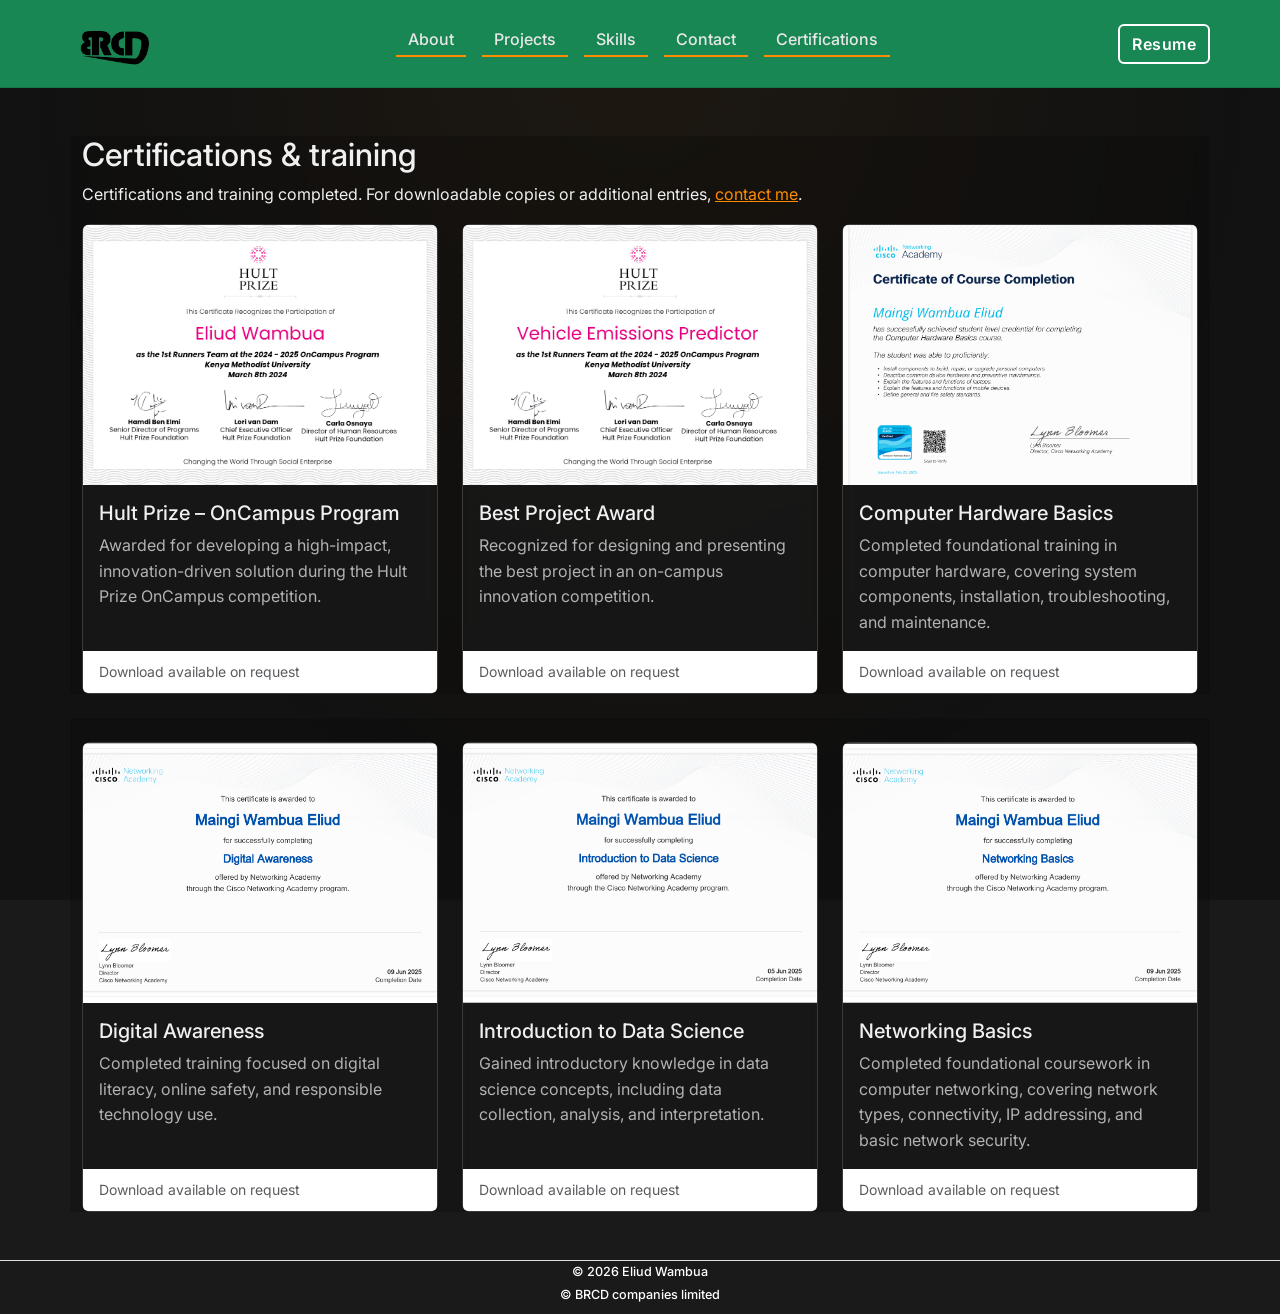
==== certifications.html @ 0b8018e6 "Initial commit" ====
<!doctype html>
<html lang="en">
<head>
  <meta charset="UTF-8">
  <meta name="viewport" content="width=device-width, initial-scale=1.0">
  <meta name="description" content="Certifications and professional training of Eliud Wambua — technology innovator in Nairobi, Kenya">
  <title>Certifications — Eliud Wambua</title>
  <link href="https://fonts.googleapis.com/css2?family=Inter:wght@300;400;600;700&display=swap" rel="stylesheet">
  <link href="https://cdn.jsdelivr.net/npm/bootstrap@5.3.2/dist/css/bootstrap.min.css" rel="stylesheet">
  <link rel="stylesheet" href="styles.css">
</head>
<body>
  <video id="bg-video" autoplay muted loop playsinline>
    <source src="assets/videos/v2.mp4" type="video/mp4">
    <source src="assets/videos/v2.mpv" type="video/mp4">
  </video>
  <header class="site-header fixed-top bg-success">
    <div class="container nav-container">
      <a class="brand" href="index.html">
        <img src="assets/logo-removebg-preview.png" alt="Eliud Wambua logo" class="header-logo" loading="lazy">
      </a>

      <button id="nav-toggle" class="nav-toggle" aria-expanded="false" aria-controls="primary-nav">☰</button>

      <nav id="primary-nav" class="primary-nav" aria-label="Main navigation">
        <ul>
          <li><a href="index.html#about">About</a></li>
          <li><a href="index.html#projects">Projects</a></li>
          <li><a href="index.html#skills">Skills</a></li>
          <li><a href="index.html#contact">Contact</a></li>
          <li><a class="active" href="certifications.html">Certifications</a></li>
          <li class="mobile-resume"><a class="btn resume" href="assets/resume.pdf" download>Resume</a></li>
        </ul>
      </nav>

      <a class="btn resume desktop-resume" href="assets/resume.pdf" download>Resume</a>
    </div>
  </header>


  <main>
        <section class="container my-5">
      <h2>Certifications & training</h2>
      <p>Certifications and training completed. For downloadable copies or additional entries, <a href="mailto:meliudwambua@gmail.com">contact me</a>.</p>

      <div class="row g-4">
        <div class="col-md-6 col-lg-4">
          <div class="card h-100">
            <img src="assets/certificates/hult1.png" class="card-img-top" alt="Introduction to Machine Learning — CISCO" loading="lazy">
            <div class="card-body d-flex flex-column">
              <h5 class="card-title">Hult Prize – OnCampus Program</h5>
              <p class="card-text">Awarded for developing a high-impact, innovation-driven solution during the Hult Prize OnCampus competition. </p>
              </div>
            <div class="card-footer bg-white border-0">
              <small class="text-muted">Download available on request</small>
            </div>
          </div>
        </div>

        <div class="col-md-6 col-lg-4">
          <div class="card h-100">
            <img src="assets/certificates/hultg.png" class="card-img-top" alt="Computer Hardware Basics — CISCO" loading="lazy">
            <div class="card-body d-flex flex-column">
              <h5 class="card-title">Best Project Award</h5>
              <p class="card-text">Recognized for designing and presenting the best project in an on-campus innovation competition.</p>
              </div>
            <div class="card-footer bg-white border-0">
              <small class="text-muted">Download available on request</small>
            </div>
          </div>
        </div>


        <div class="col-md-6 col-lg-4">
          <div class="card h-100">
            <img src="assets/certificates/ciscoH.png" class="card-img-top" alt="Computer Hardware Basics — CISCO" loading="lazy">
            <div class="card-body d-flex flex-column">
              <h5 class="card-title">Computer Hardware Basics</h5>
              <p class="card-text">Completed foundational training in computer hardware, covering system components, installation, troubleshooting, and maintenance.</p>
             </div>
            <div class="card-footer bg-white border-0">
              <small class="text-muted">Download available on request</small>
            </div>
          </div>
        </div>
        
    </section>
    <section class="container my-5">
      
      <div class="row g-4">
        <div class="col-md-6 col-lg-4">
          <div class="card h-100">
            <img src="assets/certificates/ciscoDA.png" class="card-img-top" alt="Introduction to Machine Learning — CISCO" loading="lazy">
            <div class="card-body d-flex flex-column">
              <h5 class="card-title">Digital Awareness</h5>
              <p class="card-text">Completed training focused on digital literacy, online safety, and responsible technology use.</p>
              </div>
            <div class="card-footer bg-white border-0">
              <small class="text-muted">Download available on request</small>
            </div>
          </div>
        </div>

        <div class="col-md-6 col-lg-4">
          <div class="card h-100">
            <img src="assets/certificates/cisco_ds.png" class="card-img-top" alt="Computer Hardware Basics — CISCO" loading="lazy">
            <div class="card-body d-flex flex-column">
              <h5 class="card-title">Introduction to Data Science</h5>
              <p class="card-text">Gained introductory knowledge in data science concepts, including data collection, analysis, and interpretation.</p>
              </div>
            <div class="card-footer bg-white border-0">
              <small class="text-muted">Download available on request</small>
            </div>
          </div>
        </div>


        <div class="col-md-6 col-lg-4">
          <div class="card h-100">
            <img src="assets/certificates/CISCOnb.png" class="card-img-top" alt="Computer Hardware Basics — CISCO" loading="lazy">
            <div class="card-body d-flex flex-column">
              <h5 class="card-title">Networking Basics</h5>
              <p class="card-text">Completed foundational coursework in computer networking, covering network types, connectivity, IP addressing, and basic network security.</p>
              </div>
            <div class="card-footer bg-white border-0">
              <small class="text-muted">Download available on request</small>
            </div>
          </div>
        </div>
        
    </section>

    
  </main> 

  <footer class="site-footer bg-transparent border-top mt-5">
    <h3 class="container text-center text-white small">&copy; <span id="year"></span> Eliud Wambua</h3>
    <h3 class="container text-center text-white small">&copy; <span id="year"></span> BRCD companies limited</h3>
  </footer>

  <script src="https://cdn.jsdelivr.net/npm/bootstrap@5.3.2/dist/js/bootstrap.bundle.min.js"></script>
  <script src="script.js"></script>
</body>
</html>
---- styles.css ----
:root {
  --bg: #1a1a1a;
  --bg-secondary: #2a2a2a;
  --text: #f0f0f0;
  --text-muted: #b3b3b3;
  --border: #3a3a3a;
  --header-height: 88px;
  --accent: #ff8c00;
  --accent-light: #ffa500;
  --radius: 8px;
  --spacing-xs: 0.25rem;
  --spacing-sm: 0.5rem;
  --spacing-md: 1rem;
  --spacing-lg: 1.5rem;
  --spacing-xl: 2rem;
}

* {
  box-sizing: border-box;
}

body {
  font-family: Inter, "Segoe UI", system-ui, Arial, sans-serif;
  margin: 0;
  background: var(--bg);
  color: var(--text);
  line-height: 1.6;
  padding-top: var(--header-height);
  scroll-behavior: smooth;
  position: relative;
  overflow-x: hidden;
}

#bg-video {
  position: fixed;
  top: 0;
  left: 0;
  width: 100%;
  height: 100%;
  object-fit: cover;
  z-index: -1;
  filter: brightness(0.8) contrast(1.1) saturate(1.3);
}

body::before {
  content: "";
  position: fixed;
  top: 0;
  left: 0;
  right: 0;
  bottom: 0;
  background: linear-gradient(rgba(10, 10, 10, 0.5), rgba(10, 10, 10, 0.5));
  z-index: -1;
  pointer-events: none;
}

body::after {
  content: "";
  position: fixed;
  top: 0;
  left: 0;
  right: 0;
  bottom: 0;
  background: radial-gradient(ellipse at top, rgba(255, 140, 0, 0.05) 0%, transparent 70%);
  z-index: -1;
  pointer-events: none;
}

main {
  position: relative;
  z-index: 1;
}

section {
  background: rgba(10, 10, 10, 0.3);
  backdrop-filter: blur(1px);
  transition: opacity 0.4s ease, background-color 0.3s ease;
}

/* Hero Section */
section.hero {
  background: linear-gradient(120deg, rgba(26, 26, 26, 0.2) 0%, rgba(10, 10, 10, 0.3) 100%), linear-gradient(rgba(0, 0, 0, 0.15), rgba(0, 0, 0, 0.15));
  padding: 1.5rem 0;
  border-bottom: 1px solid rgba(255, 140, 0, 0.1);
}

.hero h1 {
  color: var(--accent);
  font-size: clamp(1.5rem, 4vw, 2.5rem);
  letter-spacing: -1px;
  margin-bottom: var(--spacing-xl);
  font-weight: 700;
}

.hero h2,
.hero .display-6 {
  color: var(--accent-light);
  margin-top: 0;
  font-weight: 600;
  letter-spacing: -0.5px;
}

.hero .row {
  display: grid;
  grid-template-columns: 1fr 1.2fr;
  gap: var(--spacing-xl);
  align-items: center;
  min-height: auto;
}

.hero .col-md-4 {
  display: flex;
  align-items: center;
  justify-content: center;
  height: 100%;
  min-height: auto;
}

.hero .col-md-8 {
  padding-left: var(--spacing-md);
}

.hero .display-6 {
  font-size: clamp(1.25rem, 2.6vw, 2rem);
  line-height: 1.1;
  margin: 0 0 var(--spacing-md) 0;
}

.hero p {
  color: var(--text-muted);
  margin-bottom: var(--spacing-md);
  line-height: 1.7;
}

/* Buttons */
.btn {
  transition: all 0.3s cubic-bezier(0.34, 1.56, 0.64, 1);
  position: relative;
  z-index: 0;
  font-weight: 600;
  letter-spacing: 0.5px;
  border: 2px solid transparent;
}

.btn::before {
  content: "";
  position: absolute;
  inset: 0;
  border-radius: inherit;
  background: radial-gradient(circle at 30% 30%, rgba(255, 140, 0, 0.15) 0%, rgba(255, 140, 0, 0) 80%);
  opacity: 0;
  transition: opacity 0.3s ease;
  z-index: -1;
}

.btn::after {
  content: "";
  position: absolute;
  inset: 0;
  border-radius: inherit;
  box-shadow: 0 0 0 rgba(255, 140, 0, 0);
  transition: box-shadow 0.3s cubic-bezier(0.34, 1.56, 0.64, 1);
  z-index: -1;
}

.btn:hover::before,
.btn:focus::before {
  opacity: 1;
}

.btn:hover::after,
.btn:focus::after {
  box-shadow: 0 12px 40px rgba(255, 140, 0, 0.2), 0 4px 20px rgba(255, 140, 0, 0.12), inset 0 0 20px rgba(255, 140, 0, 0.05);
}

.btn:hover,
.btn:focus {
  transform: translateY(-3px);
  color: #fff;
}

.btn-primary {
  background: linear-gradient(135deg, var(--accent) 0%, var(--accent-light) 100%);
  border-color: var(--accent);
  color: #000;
  font-weight: 700;
}

.btn-primary:hover,
.btn-primary:focus {
  background: linear-gradient(135deg, var(--accent-light) 0%, var(--accent) 100%);
  color: #000;
  box-shadow: 0 15px 50px rgba(255, 140, 0, 0.3);
}

.btn-outline-primary {
  border: 2px solid var(--accent);
  color: var(--accent);
  background: transparent;
}

.btn-outline-primary:hover,
.btn-outline-primary:focus {
  background: rgba(255, 140, 0, 0.1);
  border-color: var(--accent-light);
  color: var(--accent-light);
  box-shadow: 0 12px 40px rgba(255, 140, 0, 0.15);
}

/* Cards */
.card {
  border-radius: var(--radius);
  background: rgba(26, 26, 26, 0.8);
  backdrop-filter: blur(8px);
  border: 1px solid var(--border);
  color: var(--text);
  transition: all 0.3s ease;
}

.card:hover {
  border-color: rgba(255, 140, 0, 0.3);
  box-shadow: 0 8px 24px rgba(255, 140, 0, 0.08);
}

.card-img-top {
  object-fit: cover;
  height: 200px;
  transition: filter 0.4s ease;
}

.card-title {
  color: var(--text);
}

.card-text {
  color: var(--text-muted);
}

.card-link {
  color: var(--accent);
  text-decoration: none;
}

/* Headshot Card */
.headshot-card {
  background: transparent;
  padding: 0;
  overflow: visible;
  display: inline-block;
  max-width: 100%;
  border: none;
  transition: transform 0.18s ease;
}

.hero .headshot-card {
  max-width: 100%;
  width: 100%;
}

.headshot-card:focus-within {
  outline: 2px solid rgba(255, 140, 0, 0.3);
  outline-offset: 3px;
}

.headshot-card:hover,
.headshot-card:focus-within {
  transform: translateY(-6px);
}

.headshot-img {
  display: block;
  width: 100%;
  height: auto;
  max-height: 60%;
  object-fit: contain;
  border-radius: 12px;
  background: rgba(26, 26, 26, 0.8);
  padding: 8px;
  transition: background 0.3s ease, transform 0.3s ease, box-shadow 0.3s ease;
}

.headshot-img:hover {
  background: rgba(26, 26, 26, 0.8);
  transform: scale(1.05);
  box-shadow: 0 0 20px rgba(255, 250, 0, 0.4), inset 0 0 10px rgba(255, 140, 0, 0.2);
}

.hero .headshot-img {
  width: 240%;
}

/* Header & Navigation */
.site-header {
  position: fixed;
  top: 0;
  left: 0;
  right: 0;
  height: var(--header-height);
  z-index: 10300;
  background: rgba(10, 10, 10, 0.95);
  backdrop-filter: blur(10px);
  border-bottom: 1px solid rgba(255, 140, 0, 0.1);
  transition: border-color 0.3s ease, box-shadow 0.3s ease;
}

.site-header.bg-success {
  /* Use Bootstrap success green for header background */
  background-color: #198754 !important;
  color: #fff;
  border-bottom: 1px solid rgba(0,0,0,0.12);
}

.site-header .container {
  display: flex;
  align-items: center;
  justify-content: space-between;
  height: 100%;
}

.nav-container {
  display: flex;
  align-items: center;
  justify-content: space-between;
  gap: var(--spacing-lg);
  padding: 0;
  width: 100%;
}

.brand {
  display: flex;
  flex-direction: row;
  gap: var(--spacing-sm);
  align-items: center;
  text-decoration: none;
  color: inherit;
  transition: opacity 0.3s ease;
}

.brand:hover {
  opacity: 0.8;
}

.header-logo {
  height: 56px;
  width: auto;
  display: inline-block;
  object-fit: contain;
  transition: transform 0.3s ease;
}

.header-logo:hover {
  transform: scale(1.05);
}

.primary-nav ul {
  display: flex;
  gap: var(--spacing-md);
  list-style: none;
  margin: 0;
  padding: 0;
  align-items: center;
}

.primary-nav a {
  color: var(--text);
  text-decoration: none;
  padding: 0.5rem 0.75rem;
  border-radius: 6px;
  position: relative;
  transition: color 0.3s ease;
  font-weight: 500;
}

.primary-nav a::after {
  content: "";
  position: absolute;
  bottom: 0;
  left: 0;
  width: 0;
  height: 2px;
  background: var(--accent);
  transition: width 0.3s cubic-bezier(0.34, 1.56, 0.64, 1);
}

.primary-nav a.active,
.primary-nav a:hover {
  color: var(--accent);
}

.primary-nav a.active::after,
.primary-nav a:hover::after {
  width: 100%;
}

.site-header.bg-success .primary-nav a {
  color: #e8e8e8;
}

.site-header.bg-success .primary-nav a:hover {
  background: rgba(255, 140, 0, 0.1);
  color: #ff8c00;
}

.nav-toggle {
  display: none;
  background: transparent;
  border: 0;
  font-size: 1.25rem;
  color: var(--accent);
  cursor: pointer;
  transition: transform 0.3s ease;
}

.nav-toggle:hover {
  transform: scale(1.1);
}

.desktop-resume {
  display: inline-block;
}

.mobile-resume {
  display: none;
}

.resume {
  border-color: #ff8c00;
  color: #ff8c00;
}

/* Gallery & Images */
.gallery {
  display: grid;
  grid-template-columns: repeat(2, 1fr);
  gap: var(--spacing-lg);
}

.gallery figure {
  background: rgba(26, 26, 26, 0.8);
  backdrop-filter: blur(8px);
  border-radius: var(--radius);
  padding: 0;
  overflow: hidden;
  border: 1px solid var(--border);
  transition: all 0.3s ease;
}

.gallery figure:hover {
  border-color: rgba(255, 140, 0, 0.3);
  box-shadow: 0 12px 30px rgba(255, 140, 0, 0.1);
}

.gallery img {
  display: block;
  width: 100%;
  height: auto;
  transition: transform 0.3s ease, filter 0.3s ease;
}

.gallery figure:hover img {
  transform: scale(1.05);
  filter: brightness(1.05) saturate(1.1);
}

.gallery figcaption {
  padding: var(--spacing-md);
  font-size: 0.95rem;
  color: var(--text-muted);
  background: linear-gradient(to bottom, transparent, rgba(0, 0, 0, 0.2));
  transition: color 0.3s ease;
}

.gallery figure:hover figcaption {
  color: var(--text);
}

/* Footer & Utilities */
.site-footer {
  /* reduce height by about 40% */
  padding: calc(var(--spacing-xl) * 0.1) 0;
  text-align: center;
  font-size: 0.9rem;
  color: var(--text-muted);
  border-top: 1px solid rgba(255, 140, 0, 0.1);
  transition: border-color 0.3s ease;
  margin-top: var(--spacing-xl);
  background: rgba(10, 10, 10, 0.5);
}

/* Scroll‑reveal animation used for sections and other elements */
.reveal {
  opacity: 0;
  transform: translateY(20px);
  transition: opacity 0.6s ease-out, transform 0.6s ease-out;
}
.reveal.active {
  opacity: 1;
  transform: translateY(0);
}

/* small slide‑down animation for header when page loads */
@keyframes slideDown {
  from {
    transform: translateY(-100%);
  }
  to {
    transform: translateY(0);
  }
}
.site-header {
  animation: slideDown 0.5s ease forwards;
}


.hidden {
  display: none;
}

.about {
  padding: var(--spacing-xl) 0;
}

.about p {
  max-width: 70ch;
  color: var(--text-muted);
  line-height: 1.8;
}

.about h3,
.about h4 {
  color: var(--accent);
  font-weight: 600;
  letter-spacing: -0.5px;
  margin-top: var(--spacing-lg);
  margin-bottom: var(--spacing-md);
}

.projects {
  padding: var(--spacing-xl) 0;
}

.projects h2 {
  color: var(--accent);
}

.skills {
  padding: var(--spacing-xl) 0;
}

.skills h2 {
  color: var(--accent);
}

.contact {
  padding: var(--spacing-xl) 0;
}

.contact h2 {
  color: var(--accent);
}

a {
  color: var(--accent);
  transition: color 0.3s ease;
}

a:hover {
  color: var(--accent-light);
}

ul,
ol {
  color: var(--text-muted);
}

ul li,
ol li {
  margin-bottom: 0.5rem;
  transition: color 0.3s ease;
}

ul li:hover,
ol li:hover {
  color: var(--text);
}

strong {
  color: var(--text);
  font-weight: 600;
}

.badge {
  font-weight: 600;
  background: rgba(255, 140, 0, 0.15);
  color: var(--accent);
  border: 1px solid rgba(255, 140, 0, 0.3);
  transition: all 0.3s ease;
}

.badge:hover {
  background: rgba(255, 140, 0, 0.25);
  border-color: rgba(255, 140, 0, 0.5);
}

/* Partners Section */
.partners {
  padding: var(--spacing-xl) 0;
}

.partners h2 {
  color: var(--accent);
  font-weight: 700;
  margin-bottom: var(--spacing-xl);
  font-size: clamp(1.5rem, 2.5vw, 2.2rem);
}

.partner-card {
  background: rgba(26, 26, 26, 0.6);
  backdrop-filter: blur(8px);
  border: 1px solid rgba(255, 140, 0, 0.15);
  border-radius: var(--radius);
  padding: var(--spacing-lg);
  height: 100%;
  display: flex;
  flex-direction: column;
  transition: all 0.3s cubic-bezier(0.34, 1.56, 0.64, 1);
  position: relative;
  overflow: hidden;
}

.partner-card::before {
  content: "";
  position: absolute;
  top: 0;
  left: 0;
  right: 0;
  height: 2px;
  background: linear-gradient(90deg, transparent, rgba(255, 140, 0, 0.6), transparent);
  opacity: 0;
  transition: opacity 0.3s ease;
}

.partner-card:hover {
  border-color: rgba(255, 140, 0, 0.4);
  background: rgba(26, 26, 26, 0.8);
  transform: translateY(-6px);
  box-shadow: 0 12px 40px rgba(255, 140, 0, 0.12), inset 0 0 20px rgba(255, 140, 0, 0.02);
}

.partner-card:hover::before {
  opacity: 1;
}

.partner-logo {
  height: 180px;
  display: flex;
  align-items: center;
  justify-content: center;
  margin-bottom: var(--spacing-lg);
  padding: var(--spacing-md);
  background: rgba(255, 140, 0, 0.05);
  border-radius: calc(var(--radius) - 2px);
  transition: background 0.3s ease;
}

.partner-card:hover .partner-logo {
  background: rgba(255, 140, 0, 0.1);
}

.partner-logo a {
  display: flex;
  align-items: center;
  justify-content: center;
  width: 100%;
  height: 100%;
  text-decoration: none;
  transition: transform 0.3s ease;
}

.partner-logo a:hover {
  transform: scale(1.05);
}

.partner-logo img {
  width: 100%;
  height: 100%;
  object-fit: contain;
  filter: brightness(0.95) contrast(1.05);
  transition: filter 0.3s ease;
  padding: 0.5rem;
}

.partner-card:hover .partner-logo img {
  filter: brightness(1.1) contrast(1.1) drop-shadow(0 0 8px rgba(255, 140, 0, 0.2));
}

.partner-card h3 {
  color: var(--accent-light);
  font-weight: 600;
  margin: 0 0 var(--spacing-sm) 0;
  font-size: 1.15rem;
  transition: color 0.3s ease;
}

.partner-card:hover h3 {
  color: var(--accent);
}

.partner-card p {
  color: var(--text-muted);
  font-size: 0.95rem;
  line-height: 1.6;
  margin: 0 0 var(--spacing-md) 0;
  flex-grow: 1;
}

.partner-link {
  color: var(--accent);
  text-decoration: none;
  font-weight: 600;
  font-size: 0.95rem;
  transition: all 0.3s ease;
  display: inline-block;
}

.partner-link:hover {
  color: var(--accent-light);
  transform: translateX(4px);
}

/* Animations */
@keyframes fadeInUp {
  from {
    opacity: 0;
    transform: translateY(20px);
  }
  to {
    opacity: 1;
    transform: translateY(0);
  }
}

.fade-in-up {
  animation: fadeInUp 0.6s cubic-bezier(0.34, 1.56, 0.64, 1) forwards;
}

@keyframes slideDown {
  from {
    opacity: 0;
    transform: translateY(-10px);
  }
  to {
    opacity: 1;
    transform: translateY(0);
  }
}

.primary-nav.open {
  animation: slideDown 0.3s ease-out;
}

/* Responsive Media Queries */
@media (max-width: 767px) {
  .hero {
    padding: 1rem 0;
  }

  .hero .display-6 {
    font-size: 1.35rem;
  }

  .hero .row {
    grid-template-columns: 1fr;
    gap: var(--spacing-lg);
  }

  .hero .col-md-4 {
    order: -1;
    min-height: auto;
  }

  .hero .col-md-8 {
    padding-left: 0;
  }

  .hero .headshot-card {
    max-width: 100%;
  }

  .hero .headshot-img {
    width: 60%;
  }

  .gallery {
    grid-template-columns: 1fr;
  }

  .headshot-card:hover {
    transform: translateY(-8px);
  }

  .card-img-top {
    height: 160px;
  }
}

@media (min-width: 768px) and (max-width: 1023px) {
  .hero {
    padding: 1.5rem 0;
  }

  .hero .row {
    grid-template-columns: 1fr 1fr;
    gap: var(--spacing-lg);
  }

  .hero .headshot-img {
    width: 100%;
  }
}

@media (max-width: 900px) {
  .nav-container {
    align-items: flex-start;
  }

  .nav-toggle {
    display: inline-block;
  }

  .primary-nav {
    display: none;
    width: 100%;
  }

  .primary-nav.open {
    display: block;
    margin-top: var(--spacing-md);
  }

  .primary-nav ul {
    flex-direction: column;
    gap: var(--spacing-sm);
  }

  .desktop-resume {
    display: none;
  }

  .mobile-resume {
    display: block;
  }

  .hero {
    padding: var(--spacing-xl) 0;
  }
}

@media (min-width: 1200px) {
  .hero {
    padding: 2rem 0;
  }

  .card-img-top {
    height: 260px;
  }

  .gallery {
    gap: 1.5rem;
  }
}
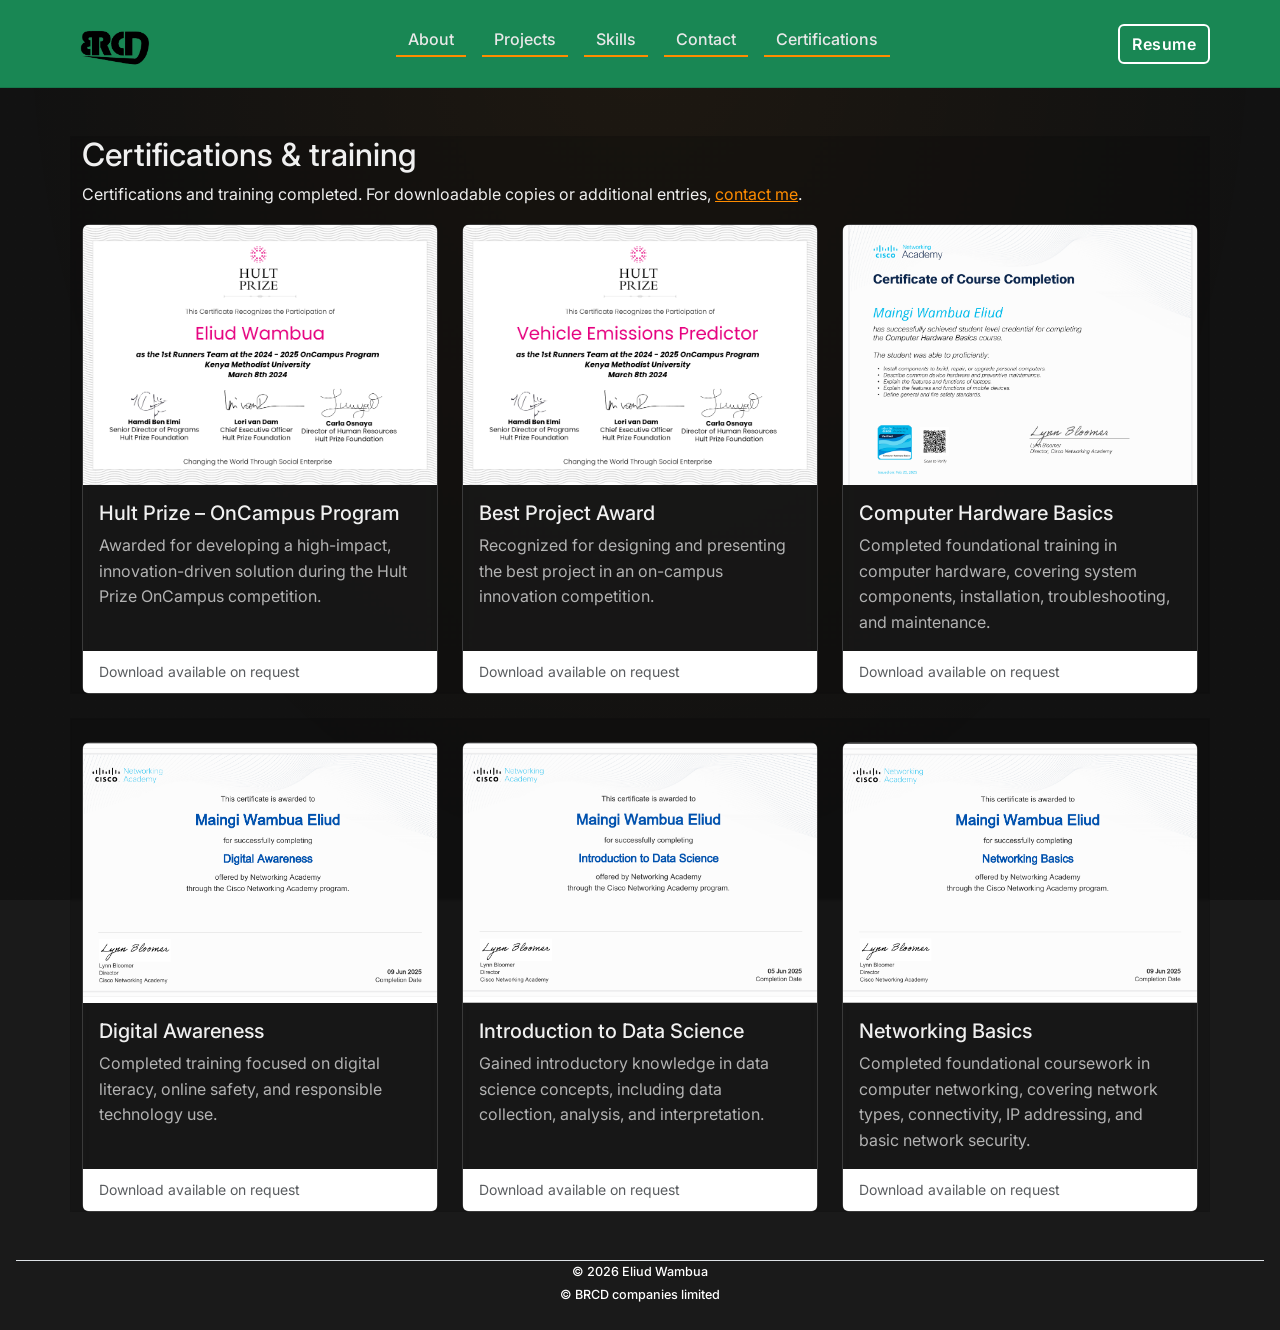
==== commit 363a175f: "cleaned the codes and removed unnecesary files" ====
--- a/certifications.html
+++ b/certifications.html
@@ -7,7 +7,7 @@
   <title>Certifications — Eliud Wambua</title>
   <link href="https://fonts.googleapis.com/css2?family=Inter:wght@300;400;600;700&display=swap" rel="stylesheet">
   <link href="https://cdn.jsdelivr.net/npm/bootstrap@5.3.2/dist/css/bootstrap.min.css" rel="stylesheet">
-  <link rel="stylesheet" href="styles.css">
+  <link rel="stylesheet" href="styles.min.css">
 </head>
 <body>
   <video id="bg-video" autoplay muted loop playsinline>
@@ -139,6 +139,6 @@
   </footer>
 
   <script src="https://cdn.jsdelivr.net/npm/bootstrap@5.3.2/dist/js/bootstrap.bundle.min.js"></script>
-  <script src="script.js"></script>
+  <script src="script.min.js"></script>
 </body>
 </html>
--- a/styles.min.css
+++ b/styles.min.css
@@ -0,0 +1 @@
+:root{--bg:#1a1a1a;--bg-secondary:#2a2a2a;--text:#f0f0f0;--text-muted:#b3b3b3;--border:#3a3a3a;--header-height:88px;--accent:#ff8c00;--accent-light:#ffa500;--radius:8px;--spacing-xs:0.25rem;--spacing-sm:0.5rem;--spacing-md:1rem;--spacing-lg:1.5rem;--spacing-xl:2rem;}*{box-sizing:border-box;}body{font-family:Inter,"Segoe UI",system-ui,Arial,sans-serif;margin:0;background:var(--bg);color:var(--text);line-height:1.6;padding:var(--header-height) var(--spacing-md) var(--spacing-md) var(--spacing-md);scroll-behavior:smooth;position:relative;overflow-x:hidden;}#bg-video{position:fixed;top:0;left:0;width:100%;height:100%;object-fit:cover;z-index:-1;filter:brightness(0.8) contrast(1.1) saturate(1.3);}body::before{content:"";position:fixed;top:0;left:0;right:0;bottom:0;background:linear-gradient(rgba(10,10,10,0.5),rgba(10,10,10,0.5));z-index:-1;pointer-events:none;}body::after{content:"";position:fixed;top:0;left:0;right:0;bottom:0;background:radial-gradient(ellipse at top,rgba(255,140,0,0.05) 0%,transparent 70%);z-index:-1;pointer-events:none;}main{position:relative;z-index:1;}section{background:rgba(10,10,10,0.3);backdrop-filter:blur(1px);transition:opacity 0.4s ease,background-color 0.3s ease;}section.hero{background:linear-gradient(120deg,rgba(26,26,26,0.2) 0%,rgba(10,10,10,0.3) 100%),linear-gradient(rgba(0,0,0,0.15),rgba(0,0,0,0.15));padding:1.5rem 0;border-bottom:1px solid rgba(255,140,0,0.1);}.hero h1{color:var(--accent);font-size:clamp(1.5rem,4vw,2.5rem);letter-spacing:-1px;margin-bottom:var(--spacing-xl);font-weight:700;}.hero h2,.hero .display-6{color:var(--accent-light);margin-top:0;font-weight:600;letter-spacing:-0.5px;}.hero .row{display:grid;grid-template-columns:1fr 1.2fr;gap:var(--spacing-xl);align-items:center;min-height:auto;}.hero .col-md-4{display:flex;align-items:center;justify-content:center;height:100%;min-height:auto;}.hero .col-md-8{padding-left:var(--spacing-md);}.hero .display-6{font-size:clamp(1.25rem,2.6vw,2rem);line-height:1.1;margin:0 0 var(--spacing-md) 0;}.hero p{color:var(--text-muted);margin-bottom:var(--spacing-md);line-height:1.7;}.btn{transition:all 0.3s cubic-bezier(0.34,1.56,0.64,1);position:relative;z-index:0;font-weight:600;letter-spacing:0.5px;border:2px solid transparent;}.btn::before{content:"";position:absolute;inset:0;border-radius:inherit;background:radial-gradient(circle at 30% 30%,rgba(255,140,0,0.15) 0%,rgba(255,140,0,0) 80%);opacity:0;transition:opacity 0.3s ease;z-index:-1;}.btn::after{content:"";position:absolute;inset:0;border-radius:inherit;box-shadow:0 0 0 rgba(255,140,0,0);transition:box-shadow 0.3s cubic-bezier(0.34,1.56,0.64,1);z-index:-1;}.btn:hover::before,.btn:focus::before{opacity:1;}.btn:hover::after,.btn:focus::after{box-shadow:0 12px 40px rgba(255,140,0,0.2),0 4px 20px rgba(255,140,0,0.12),inset 0 0 20px rgba(255,140,0,0.05);}.btn:hover,.btn:focus{transform:translateY(-3px);color:#fff;}.btn-primary{background:linear-gradient(135deg,var(--accent) 0%,var(--accent-light) 100%);border-color:var(--accent);color:#000;font-weight:700;}.btn-primary:hover,.btn-primary:focus{background:linear-gradient(135deg,var(--accent-light) 0%,var(--accent) 100%);color:#000;box-shadow:0 15px 50px rgba(255,140,0,0.3);}.btn-outline-primary{border:2px solid var(--accent);color:var(--accent);background:transparent;}.btn-outline-primary:hover,.btn-outline-primary:focus{background:rgba(255,140,0,0.1);border-color:var(--accent-light);color:var(--accent-light);box-shadow:0 12px 40px rgba(255,140,0,0.15);}.card{border-radius:var(--radius);background:rgba(26,26,26,0.8);backdrop-filter:blur(8px);border:1px solid var(--border);color:var(--text);transition:all 0.3s ease;}.card:hover{border-color:rgba(255,140,0,0.3);box-shadow:0 8px 24px rgba(255,140,0,0.08);}.card-img-top{object-fit:cover;height:200px;transition:filter 0.4s ease;}.card-title{color:var(--text);}.card-text{color:var(--text-muted);}.card-link{color:var(--accent);text-decoration:none;}.headshot-card{background:transparent;padding:0;overflow:visible;display:inline-block;max-width:100%;border:none;transition:transform 0.18s ease;}.hero .headshot-card{max-width:100%;width:100%;}.headshot-card:focus-within{outline:2px solid rgba(255,140,0,0.3);outline-offset:3px;}.headshot-card:hover,.headshot-card:focus-within{transform:translateY(-6px);}.headshot-img{display:block;width:100%;height:auto;max-height:60%;object-fit:contain;border-radius:12px;background:rgba(26,26,26,0.8);padding:8px;transition:background 0.3s ease,transform 0.3s ease,box-shadow 0.3s ease;}.headshot-img:hover{background:rgba(26,26,26,0.8);transform:scale(1.05);box-shadow:0 0 20px rgba(255,250,0,0.4),inset 0 0 10px rgba(255,140,0,0.2);}.hero .headshot-img{width:240%;}.site-header{position:fixed;top:0;left:0;right:0;height:var(--header-height);z-index:10300;background:rgba(10,10,10,0.95);backdrop-filter:blur(10px);border-bottom:1px solid rgba(255,140,0,0.1);transition:border-color 0.3s ease,box-shadow 0.3s ease;}.site-header.bg-success{background-color:#198754 !important;color:#fff;border-bottom:1px solid rgba(0,0,0,0.12);}.site-header .container{display:flex;align-items:center;justify-content:space-between;height:100%;}.nav-container{display:flex;align-items:center;justify-content:space-between;gap:var(--spacing-lg);padding:0;width:100%;}.brand{display:flex;flex-direction:row;gap:var(--spacing-sm);align-items:center;text-decoration:none;color:inherit;transition:opacity 0.3s ease;}.brand:hover{opacity:0.8;}.header-logo{height:56px;width:auto;display:inline-block;object-fit:contain;transition:transform 0.3s ease;}.header-logo:hover{transform:scale(1.05);}.primary-nav ul{display:flex;gap:var(--spacing-md);list-style:none;margin:0;padding:0;align-items:center;}.primary-nav a{color:var(--text);text-decoration:none;padding:0.5rem 0.75rem;border-radius:6px;position:relative;transition:color 0.3s ease;font-weight:500;}.primary-nav a::after{content:"";position:absolute;bottom:0;left:0;width:0;height:2px;background:var(--accent);transition:width 0.3s cubic-bezier(0.34,1.56,0.64,1);}.primary-nav a.active,.primary-nav a:hover{color:var(--accent);}.primary-nav a.active::after,.primary-nav a:hover::after{width:100%;}.site-header.bg-success .primary-nav a{color:#e8e8e8;}.site-header.bg-success .primary-nav a:hover{background:rgba(255,140,0,0.1);color:#ff8c00;}.nav-toggle{display:none;background:transparent;border:0;font-size:1.25rem;color:var(--accent);cursor:pointer;transition:transform 0.3s ease;}.nav-toggle:hover{transform:scale(1.1);}.desktop-resume{display:inline-block;}.mobile-resume{display:none;}.resume{border-color:#ff8c00;color:#ff8c00;}.site-footer{padding:calc(var(--spacing-xl) * 0.1) 0;text-align:center;font-size:0.9rem;color:var(--text-muted);border-top:1px solid rgba(255,140,0,0.1);transition:border-color 0.3s ease;margin-top:var(--spacing-xl);background:rgba(10,10,10,0.5);}.reveal{opacity:0;transform:translateY(20px);transition:opacity 0.6s ease-out,transform 0.6s ease-out;}.reveal.active{opacity:1;transform:translateY(0);}@keyframes slideDownHeader{from{transform:translateY(-100%);}to{transform:translateY(0);}}.site-header{animation:slideDownHeader 0.5s ease forwards;}.hidden{display:none;}.about{padding:var(--spacing-xl) 0;}.about p{max-width:70ch;color:var(--text-muted);line-height:1.8;}.about h3,.about h4{color:var(--accent);font-weight:600;letter-spacing:-0.5px;margin-top:var(--spacing-lg);margin-bottom:var(--spacing-md);}.projects{padding:var(--spacing-xl) 0;}.projects h2{color:var(--accent);}.skills{padding:var(--spacing-xl) 0;}.skills h2{color:var(--accent);}.contact{padding:var(--spacing-xl) 0;}.contact h2{color:var(--accent);}a{color:var(--accent);transition:color 0.3s ease;}a:hover{color:var(--accent-light);}ul,ol{color:var(--text-muted);}ul li,ol li{margin-bottom:0.5rem;transition:color 0.3s ease;}ul li:hover,ol li:hover{color:var(--text);}strong{color:var(--text);font-weight:600;}.badge{font-weight:600;background:rgba(255,140,0,0.15);color:var(--accent);border:1px solid rgba(255,140,0,0.3);transition:all 0.3s ease;}.badge:hover{background:rgba(255,140,0,0.25);border-color:rgba(255,140,0,0.5);}.partners{padding:var(--spacing-xl) 0;}.partners h2{color:var(--accent);font-weight:700;margin-bottom:var(--spacing-xl);font-size:clamp(1.5rem,2.5vw,2.2rem);}.partner-card{background:rgba(26,26,26,0.6);backdrop-filter:blur(8px);border:1px solid rgba(255,140,0,0.15);border-radius:var(--radius);padding:var(--spacing-lg);height:100%;display:flex;flex-direction:column;transition:all 0.3s cubic-bezier(0.34,1.56,0.64,1);position:relative;overflow:hidden;}.partner-card::before{content:"";position:absolute;top:0;left:0;right:0;height:2px;background:linear-gradient(90deg,transparent,rgba(255,140,0,0.6),transparent);opacity:0;transition:opacity 0.3s ease;}.partner-card:hover{border-color:rgba(255,140,0,0.4);background:rgba(26,26,26,0.8);transform:translateY(-6px);box-shadow:0 12px 40px rgba(255,140,0,0.12),inset 0 0 20px rgba(255,140,0,0.02);}.partner-card:hover::before{opacity:1;}.partner-logo{height:180px;display:flex;align-items:center;justify-content:center;margin-bottom:var(--spacing-lg);padding:var(--spacing-md);background:rgba(255,140,0,0.05);border-radius:calc(var(--radius) - 2px);transition:background 0.3s ease;}.partner-card:hover .partner-logo{background:rgba(255,140,0,0.1);}.partner-logo a{display:flex;align-items:center;justify-content:center;width:100%;height:100%;text-decoration:none;transition:transform 0.3s ease;}.partner-logo a:hover{transform:scale(1.05);}.partner-logo img{width:100%;height:100%;object-fit:contain;filter:brightness(0.95) contrast(1.05);transition:filter 0.3s ease;padding:0.5rem;}.partner-card:hover .partner-logo img{filter:brightness(1.1) contrast(1.1) drop-shadow(0 0 8px rgba(255,140,0,0.2));}.partner-card h3{color:var(--accent-light);font-weight:600;margin:0 0 var(--spacing-sm) 0;font-size:1.15rem;transition:color 0.3s ease;}.partner-card:hover h3{color:var(--accent);}.partner-card p{color:var(--text-muted);font-size:0.95rem;line-height:1.6;margin:0 0 var(--spacing-md) 0;flex-grow:1;}.partner-link{color:var(--accent);text-decoration:none;font-weight:600;font-size:0.95rem;transition:all 0.3s ease;display:inline-block;}.partner-link:hover{color:var(--accent-light);transform:translateX(4px);}@keyframes fadeInUp{from{opacity:0;transform:translateY(20px);}to{opacity:1;transform:translateY(0);}}.fade-in-up{animation:fadeInUp 0.6s cubic-bezier(0.34,1.56,0.64,1) forwards;}@keyframes slideDown{from{opacity:0;transform:translateY(-10px);}to{opacity:1;transform:translateY(0);}}.primary-nav.open{animation:slideDown 0.3s ease-out;}@media (max-width:767px){#bg-video{display:none;}body{background:url('assets/videos/smebg.jpg') center/cover fixed no-repeat;}.hero{padding:1rem 0;}.hero .display-6{font-size:1.35rem;}.hero .row{grid-template-columns:1fr;gap:var(--spacing-lg);}.hero .col-md-4{order:-1;min-height:auto;}.hero .col-md-8{padding-left:0;}.hero .headshot-card{max-width:100%;}.hero .headshot-img{width:60%;}.headshot-card:hover{transform:translateY(-8px);}.card-img-top{height:160px;}}@media (min-width:768px) and (max-width:1023px){.hero{padding:1.5rem 0;}.hero .row{grid-template-columns:1fr 1fr;gap:var(--spacing-lg);}.hero .headshot-img{width:100%;}}@media (max-width:900px){.nav-container{align-items:flex-start;}.nav-toggle{display:inline-block;}.primary-nav{display:none;width:100%;}.primary-nav.open{display:block;margin-top:var(--spacing-md);}.primary-nav ul{flex-direction:column;gap:var(--spacing-sm);}.desktop-resume{display:none;}.mobile-resume{display:block;}.hero{padding:var(--spacing-xl) 0;}}@media (min-width:1200px){.hero{padding:2rem 0;}.card-img-top{height:260px;}}@media (min-width:1600px){.container{max-width:1400px;}.hero h1{font-size:clamp(2rem,5vw,3rem);}}
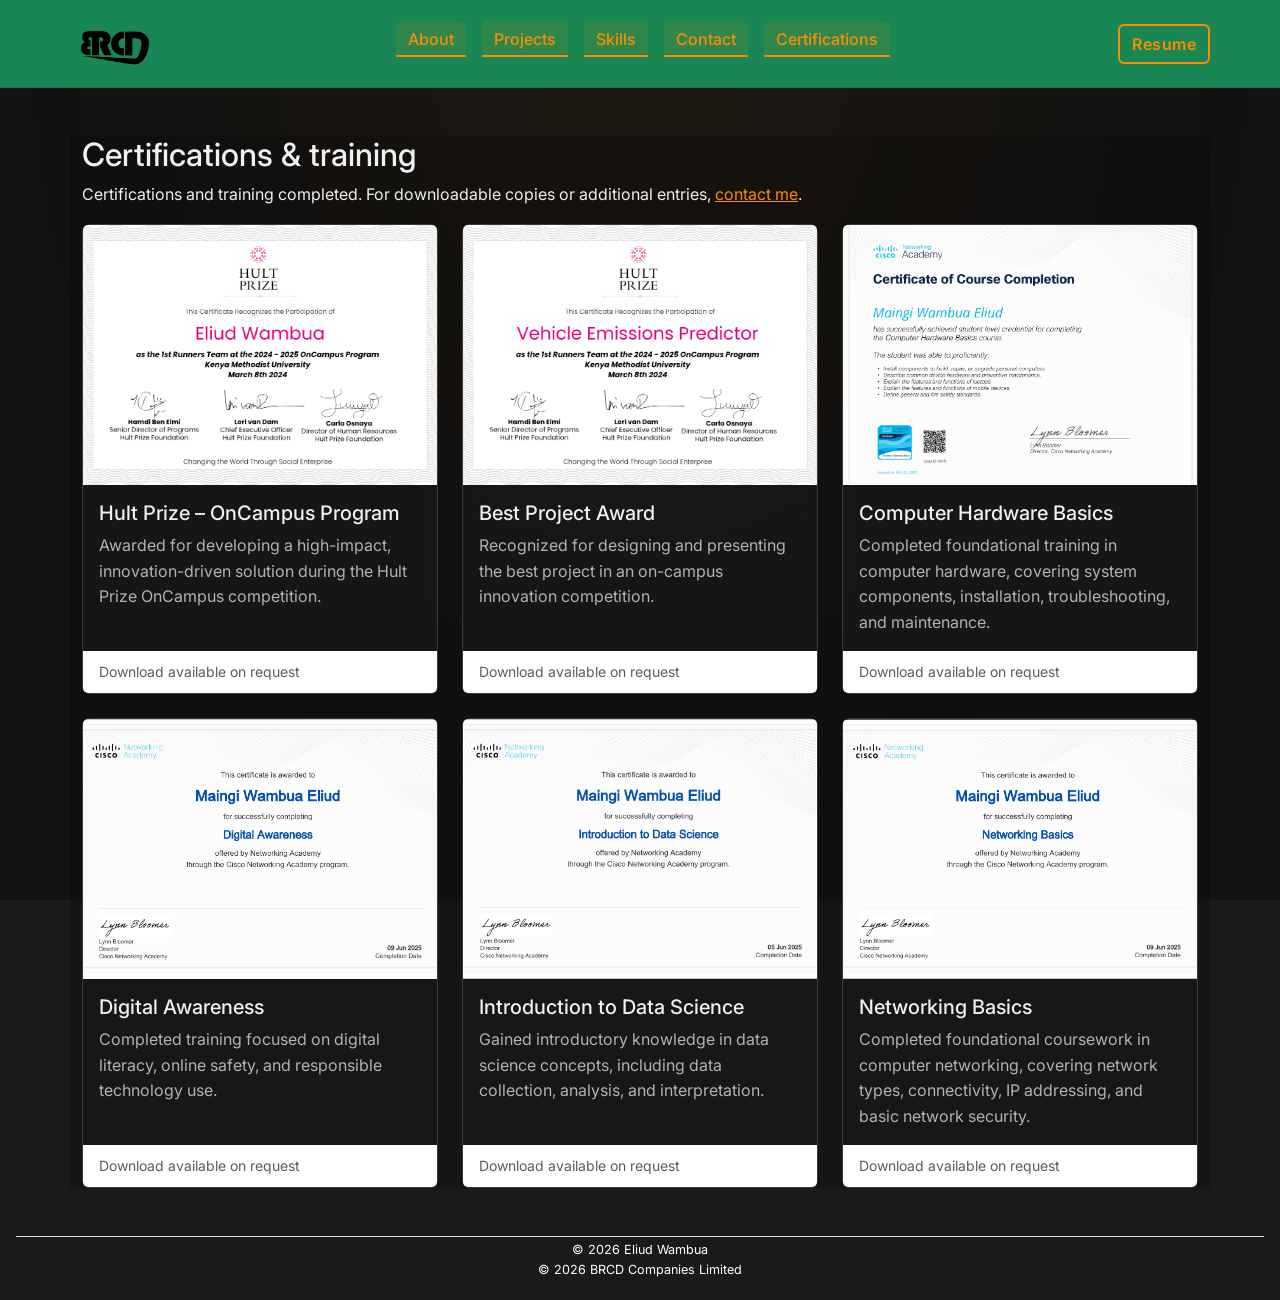
==== commit 311412d8: "cleaned the codes" ====
--- a/certifications.html
+++ b/certifications.html
@@ -1,10 +1,14 @@
-<!doctype html>
+<!DOCTYPE html>
 <html lang="en">
 <head>
   <meta charset="UTF-8">
   <meta name="viewport" content="width=device-width, initial-scale=1.0">
   <meta name="description" content="Certifications and professional training of Eliud Wambua — technology innovator in Nairobi, Kenya">
   <title>Certifications — Eliud Wambua</title>
+  <!-- Resource hints for faster CDN & font loading -->
+  <link rel="preconnect" href="https://fonts.googleapis.com">
+  <link rel="preconnect" href="https://fonts.gstatic.com" crossorigin>
+  <link rel="preconnect" href="https://cdn.jsdelivr.net">
   <link href="https://fonts.googleapis.com/css2?family=Inter:wght@300;400;600;700&display=swap" rel="stylesheet">
   <link href="https://cdn.jsdelivr.net/npm/bootstrap@5.3.2/dist/css/bootstrap.min.css" rel="stylesheet">
   <link rel="stylesheet" href="styles.min.css">
@@ -12,9 +16,9 @@
 <body>
   <video id="bg-video" autoplay muted loop playsinline>
     <source src="assets/videos/v2.mp4" type="video/mp4">
-    <source src="assets/videos/v2.mpv" type="video/mp4">
   </video>
-  <header class="site-header fixed-top bg-success">
+
+  <header class="site-header">
     <div class="container nav-container">
       <a class="brand" href="index.html">
         <img src="assets/logo-removebg-preview.png" alt="Eliud Wambua logo" class="header-logo" loading="lazy">
@@ -37,20 +41,19 @@
     </div>
   </header>
 
-
   <main>
-        <section class="container my-5">
-      <h2>Certifications & training</h2>
+    <section class="container my-5">
+      <h2>Certifications &amp; training</h2>
       <p>Certifications and training completed. For downloadable copies or additional entries, <a href="mailto:meliudwambua@gmail.com">contact me</a>.</p>
 
       <div class="row g-4">
         <div class="col-md-6 col-lg-4">
           <div class="card h-100">
-            <img src="assets/certificates/hult1.png" class="card-img-top" alt="Introduction to Machine Learning — CISCO" loading="lazy">
+            <img src="assets/certificates/hult1.png" class="card-img-top" alt="Hult Prize OnCampus Program" loading="lazy">
             <div class="card-body d-flex flex-column">
               <h5 class="card-title">Hult Prize – OnCampus Program</h5>
-              <p class="card-text">Awarded for developing a high-impact, innovation-driven solution during the Hult Prize OnCampus competition. </p>
-              </div>
+              <p class="card-text">Awarded for developing a high-impact, innovation-driven solution during the Hult Prize OnCampus competition.</p>
+            </div>
             <div class="card-footer bg-white border-0">
               <small class="text-muted">Download available on request</small>
             </div>
@@ -59,42 +62,11 @@
 
         <div class="col-md-6 col-lg-4">
           <div class="card h-100">
-            <img src="assets/certificates/hultg.png" class="card-img-top" alt="Computer Hardware Basics — CISCO" loading="lazy">
+            <img src="assets/certificates/hultg.png" class="card-img-top" alt="Best Project Award" loading="lazy">
             <div class="card-body d-flex flex-column">
               <h5 class="card-title">Best Project Award</h5>
               <p class="card-text">Recognized for designing and presenting the best project in an on-campus innovation competition.</p>
-              </div>
-            <div class="card-footer bg-white border-0">
-              <small class="text-muted">Download available on request</small>
             </div>
-          </div>
-        </div>
-
-
-        <div class="col-md-6 col-lg-4">
-          <div class="card h-100">
-            <img src="assets/certificates/ciscoH.png" class="card-img-top" alt="Computer Hardware Basics — CISCO" loading="lazy">
-            <div class="card-body d-flex flex-column">
-              <h5 class="card-title">Computer Hardware Basics</h5>
-              <p class="card-text">Completed foundational training in computer hardware, covering system components, installation, troubleshooting, and maintenance.</p>
-             </div>
-            <div class="card-footer bg-white border-0">
-              <small class="text-muted">Download available on request</small>
-            </div>
-          </div>
-        </div>
-        
-    </section>
-    <section class="container my-5">
-      
-      <div class="row g-4">
-        <div class="col-md-6 col-lg-4">
-          <div class="card h-100">
-            <img src="assets/certificates/ciscoDA.png" class="card-img-top" alt="Introduction to Machine Learning — CISCO" loading="lazy">
-            <div class="card-body d-flex flex-column">
-              <h5 class="card-title">Digital Awareness</h5>
-              <p class="card-text">Completed training focused on digital literacy, online safety, and responsible technology use.</p>
-              </div>
             <div class="card-footer bg-white border-0">
               <small class="text-muted">Download available on request</small>
             </div>
@@ -103,39 +75,64 @@
 
         <div class="col-md-6 col-lg-4">
           <div class="card h-100">
-            <img src="assets/certificates/cisco_ds.png" class="card-img-top" alt="Computer Hardware Basics — CISCO" loading="lazy">
+            <img src="assets/certificates/ciscoH.png" class="card-img-top" alt="Computer Hardware Basics — CISCO" loading="lazy">
             <div class="card-body d-flex flex-column">
-              <h5 class="card-title">Introduction to Data Science</h5>
-              <p class="card-text">Gained introductory knowledge in data science concepts, including data collection, analysis, and interpretation.</p>
-              </div>
+              <h5 class="card-title">Computer Hardware Basics</h5>
+              <p class="card-text">Completed foundational training in computer hardware, covering system components, installation, troubleshooting, and maintenance.</p>
+            </div>
             <div class="card-footer bg-white border-0">
               <small class="text-muted">Download available on request</small>
             </div>
           </div>
         </div>
 
-
         <div class="col-md-6 col-lg-4">
           <div class="card h-100">
-            <img src="assets/certificates/CISCOnb.png" class="card-img-top" alt="Computer Hardware Basics — CISCO" loading="lazy">
+            <img src="assets/certificates/ciscoDA.png" class="card-img-top" alt="Digital Awareness — CISCO" loading="lazy">
             <div class="card-body d-flex flex-column">
-              <h5 class="card-title">Networking Basics</h5>
-              <p class="card-text">Completed foundational coursework in computer networking, covering network types, connectivity, IP addressing, and basic network security.</p>
-              </div>
+              <h5 class="card-title">Digital Awareness</h5>
+              <p class="card-text">Completed training focused on digital literacy, online safety, and responsible technology use.</p>
+            </div>
             <div class="card-footer bg-white border-0">
               <small class="text-muted">Download available on request</small>
             </div>
           </div>
         </div>
-        
+
+        <div class="col-md-6 col-lg-4">
+          <div class="card h-100">
+            <img src="assets/certificates/cisco_ds.png" class="card-img-top" alt="Introduction to Data Science — CISCO" loading="lazy">
+            <div class="card-body d-flex flex-column">
+              <h5 class="card-title">Introduction to Data Science</h5>
+              <p class="card-text">Gained introductory knowledge in data science concepts, including data collection, analysis, and interpretation.</p>
+            </div>
+            <div class="card-footer bg-white border-0">
+              <small class="text-muted">Download available on request</small>
+            </div>
+          </div>
+        </div>
+
+        <div class="col-md-6 col-lg-4">
+          <div class="card h-100">
+            <img src="assets/certificates/CISCOnb.png" class="card-img-top" alt="Networking Basics — CISCO" loading="lazy">
+            <div class="card-body d-flex flex-column">
+              <h5 class="card-title">Networking Basics</h5>
+              <p class="card-text">Completed foundational coursework in computer networking, covering network types, connectivity, IP addressing, and basic network security.</p>
+            </div>
+            <div class="card-footer bg-white border-0">
+              <small class="text-muted">Download available on request</small>
+            </div>
+          </div>
+        </div>
+      </div>
     </section>
-
-    
-  </main> 
+  </main>
 
   <footer class="site-footer bg-transparent border-top mt-5">
-    <h3 class="container text-center text-white small">&copy; <span id="year"></span> Eliud Wambua</h3>
-    <h3 class="container text-center text-white small">&copy; <span id="year"></span> BRCD companies limited</h3>
+    <div class="container text-center">
+      <p class="text-white small mb-0">&copy; <span id="year"></span> Eliud Wambua</p>
+      <p class="text-white small mb-0">&copy; <span id="year2"></span> BRCD Companies Limited</p>
+    </div>
   </footer>
 
   <script src="https://cdn.jsdelivr.net/npm/bootstrap@5.3.2/dist/js/bootstrap.bundle.min.js"></script>
--- a/styles.min.css
+++ b/styles.min.css
@@ -1 +1 @@
-:root{--bg:#1a1a1a;--bg-secondary:#2a2a2a;--text:#f0f0f0;--text-muted:#b3b3b3;--border:#3a3a3a;--header-height:88px;--accent:#ff8c00;--accent-light:#ffa500;--radius:8px;--spacing-xs:0.25rem;--spacing-sm:0.5rem;--spacing-md:1rem;--spacing-lg:1.5rem;--spacing-xl:2rem;}*{box-sizing:border-box;}body{font-family:Inter,"Segoe UI",system-ui,Arial,sans-serif;margin:0;background:var(--bg);color:var(--text);line-height:1.6;padding:var(--header-height) var(--spacing-md) var(--spacing-md) var(--spacing-md);scroll-behavior:smooth;position:relative;overflow-x:hidden;}#bg-video{position:fixed;top:0;left:0;width:100%;height:100%;object-fit:cover;z-index:-1;filter:brightness(0.8) contrast(1.1) saturate(1.3);}body::before{content:"";position:fixed;top:0;left:0;right:0;bottom:0;background:linear-gradient(rgba(10,10,10,0.5),rgba(10,10,10,0.5));z-index:-1;pointer-events:none;}body::after{content:"";position:fixed;top:0;left:0;right:0;bottom:0;background:radial-gradient(ellipse at top,rgba(255,140,0,0.05) 0%,transparent 70%);z-index:-1;pointer-events:none;}main{position:relative;z-index:1;}section{background:rgba(10,10,10,0.3);backdrop-filter:blur(1px);transition:opacity 0.4s ease,background-color 0.3s ease;}section.hero{background:linear-gradient(120deg,rgba(26,26,26,0.2) 0%,rgba(10,10,10,0.3) 100%),linear-gradient(rgba(0,0,0,0.15),rgba(0,0,0,0.15));padding:1.5rem 0;border-bottom:1px solid rgba(255,140,0,0.1);}.hero h1{color:var(--accent);font-size:clamp(1.5rem,4vw,2.5rem);letter-spacing:-1px;margin-bottom:var(--spacing-xl);font-weight:700;}.hero h2,.hero .display-6{color:var(--accent-light);margin-top:0;font-weight:600;letter-spacing:-0.5px;}.hero .row{display:grid;grid-template-columns:1fr 1.2fr;gap:var(--spacing-xl);align-items:center;min-height:auto;}.hero .col-md-4{display:flex;align-items:center;justify-content:center;height:100%;min-height:auto;}.hero .col-md-8{padding-left:var(--spacing-md);}.hero .display-6{font-size:clamp(1.25rem,2.6vw,2rem);line-height:1.1;margin:0 0 var(--spacing-md) 0;}.hero p{color:var(--text-muted);margin-bottom:var(--spacing-md);line-height:1.7;}.btn{transition:all 0.3s cubic-bezier(0.34,1.56,0.64,1);position:relative;z-index:0;font-weight:600;letter-spacing:0.5px;border:2px solid transparent;}.btn::before{content:"";position:absolute;inset:0;border-radius:inherit;background:radial-gradient(circle at 30% 30%,rgba(255,140,0,0.15) 0%,rgba(255,140,0,0) 80%);opacity:0;transition:opacity 0.3s ease;z-index:-1;}.btn::after{content:"";position:absolute;inset:0;border-radius:inherit;box-shadow:0 0 0 rgba(255,140,0,0);transition:box-shadow 0.3s cubic-bezier(0.34,1.56,0.64,1);z-index:-1;}.btn:hover::before,.btn:focus::before{opacity:1;}.btn:hover::after,.btn:focus::after{box-shadow:0 12px 40px rgba(255,140,0,0.2),0 4px 20px rgba(255,140,0,0.12),inset 0 0 20px rgba(255,140,0,0.05);}.btn:hover,.btn:focus{transform:translateY(-3px);color:#fff;}.btn-primary{background:linear-gradient(135deg,var(--accent) 0%,var(--accent-light) 100%);border-color:var(--accent);color:#000;font-weight:700;}.btn-primary:hover,.btn-primary:focus{background:linear-gradient(135deg,var(--accent-light) 0%,var(--accent) 100%);color:#000;box-shadow:0 15px 50px rgba(255,140,0,0.3);}.btn-outline-primary{border:2px solid var(--accent);color:var(--accent);background:transparent;}.btn-outline-primary:hover,.btn-outline-primary:focus{background:rgba(255,140,0,0.1);border-color:var(--accent-light);color:var(--accent-light);box-shadow:0 12px 40px rgba(255,140,0,0.15);}.card{border-radius:var(--radius);background:rgba(26,26,26,0.8);backdrop-filter:blur(8px);border:1px solid var(--border);color:var(--text);transition:all 0.3s ease;}.card:hover{border-color:rgba(255,140,0,0.3);box-shadow:0 8px 24px rgba(255,140,0,0.08);}.card-img-top{object-fit:cover;height:200px;transition:filter 0.4s ease;}.card-title{color:var(--text);}.card-text{color:var(--text-muted);}.card-link{color:var(--accent);text-decoration:none;}.headshot-card{background:transparent;padding:0;overflow:visible;display:inline-block;max-width:100%;border:none;transition:transform 0.18s ease;}.hero .headshot-card{max-width:100%;width:100%;}.headshot-card:focus-within{outline:2px solid rgba(255,140,0,0.3);outline-offset:3px;}.headshot-card:hover,.headshot-card:focus-within{transform:translateY(-6px);}.headshot-img{display:block;width:100%;height:auto;max-height:60%;object-fit:contain;border-radius:12px;background:rgba(26,26,26,0.8);padding:8px;transition:background 0.3s ease,transform 0.3s ease,box-shadow 0.3s ease;}.headshot-img:hover{background:rgba(26,26,26,0.8);transform:scale(1.05);box-shadow:0 0 20px rgba(255,250,0,0.4),inset 0 0 10px rgba(255,140,0,0.2);}.hero .headshot-img{width:240%;}.site-header{position:fixed;top:0;left:0;right:0;height:var(--header-height);z-index:10300;background:rgba(10,10,10,0.95);backdrop-filter:blur(10px);border-bottom:1px solid rgba(255,140,0,0.1);transition:border-color 0.3s ease,box-shadow 0.3s ease;}.site-header.bg-success{background-color:#198754 !important;color:#fff;border-bottom:1px solid rgba(0,0,0,0.12);}.site-header .container{display:flex;align-items:center;justify-content:space-between;height:100%;}.nav-container{display:flex;align-items:center;justify-content:space-between;gap:var(--spacing-lg);padding:0;width:100%;}.brand{display:flex;flex-direction:row;gap:var(--spacing-sm);align-items:center;text-decoration:none;color:inherit;transition:opacity 0.3s ease;}.brand:hover{opacity:0.8;}.header-logo{height:56px;width:auto;display:inline-block;object-fit:contain;transition:transform 0.3s ease;}.header-logo:hover{transform:scale(1.05);}.primary-nav ul{display:flex;gap:var(--spacing-md);list-style:none;margin:0;padding:0;align-items:center;}.primary-nav a{color:var(--text);text-decoration:none;padding:0.5rem 0.75rem;border-radius:6px;position:relative;transition:color 0.3s ease;font-weight:500;}.primary-nav a::after{content:"";position:absolute;bottom:0;left:0;width:0;height:2px;background:var(--accent);transition:width 0.3s cubic-bezier(0.34,1.56,0.64,1);}.primary-nav a.active,.primary-nav a:hover{color:var(--accent);}.primary-nav a.active::after,.primary-nav a:hover::after{width:100%;}.site-header.bg-success .primary-nav a{color:#e8e8e8;}.site-header.bg-success .primary-nav a:hover{background:rgba(255,140,0,0.1);color:#ff8c00;}.nav-toggle{display:none;background:transparent;border:0;font-size:1.25rem;color:var(--accent);cursor:pointer;transition:transform 0.3s ease;}.nav-toggle:hover{transform:scale(1.1);}.desktop-resume{display:inline-block;}.mobile-resume{display:none;}.resume{border-color:#ff8c00;color:#ff8c00;}.site-footer{padding:calc(var(--spacing-xl) * 0.1) 0;text-align:center;font-size:0.9rem;color:var(--text-muted);border-top:1px solid rgba(255,140,0,0.1);transition:border-color 0.3s ease;margin-top:var(--spacing-xl);background:rgba(10,10,10,0.5);}.reveal{opacity:0;transform:translateY(20px);transition:opacity 0.6s ease-out,transform 0.6s ease-out;}.reveal.active{opacity:1;transform:translateY(0);}@keyframes slideDownHeader{from{transform:translateY(-100%);}to{transform:translateY(0);}}.site-header{animation:slideDownHeader 0.5s ease forwards;}.hidden{display:none;}.about{padding:var(--spacing-xl) 0;}.about p{max-width:70ch;color:var(--text-muted);line-height:1.8;}.about h3,.about h4{color:var(--accent);font-weight:600;letter-spacing:-0.5px;margin-top:var(--spacing-lg);margin-bottom:var(--spacing-md);}.projects{padding:var(--spacing-xl) 0;}.projects h2{color:var(--accent);}.skills{padding:var(--spacing-xl) 0;}.skills h2{color:var(--accent);}.contact{padding:var(--spacing-xl) 0;}.contact h2{color:var(--accent);}a{color:var(--accent);transition:color 0.3s ease;}a:hover{color:var(--accent-light);}ul,ol{color:var(--text-muted);}ul li,ol li{margin-bottom:0.5rem;transition:color 0.3s ease;}ul li:hover,ol li:hover{color:var(--text);}strong{color:var(--text);font-weight:600;}.badge{font-weight:600;background:rgba(255,140,0,0.15);color:var(--accent);border:1px solid rgba(255,140,0,0.3);transition:all 0.3s ease;}.badge:hover{background:rgba(255,140,0,0.25);border-color:rgba(255,140,0,0.5);}.partners{padding:var(--spacing-xl) 0;}.partners h2{color:var(--accent);font-weight:700;margin-bottom:var(--spacing-xl);font-size:clamp(1.5rem,2.5vw,2.2rem);}.partner-card{background:rgba(26,26,26,0.6);backdrop-filter:blur(8px);border:1px solid rgba(255,140,0,0.15);border-radius:var(--radius);padding:var(--spacing-lg);height:100%;display:flex;flex-direction:column;transition:all 0.3s cubic-bezier(0.34,1.56,0.64,1);position:relative;overflow:hidden;}.partner-card::before{content:"";position:absolute;top:0;left:0;right:0;height:2px;background:linear-gradient(90deg,transparent,rgba(255,140,0,0.6),transparent);opacity:0;transition:opacity 0.3s ease;}.partner-card:hover{border-color:rgba(255,140,0,0.4);background:rgba(26,26,26,0.8);transform:translateY(-6px);box-shadow:0 12px 40px rgba(255,140,0,0.12),inset 0 0 20px rgba(255,140,0,0.02);}.partner-card:hover::before{opacity:1;}.partner-logo{height:180px;display:flex;align-items:center;justify-content:center;margin-bottom:var(--spacing-lg);padding:var(--spacing-md);background:rgba(255,140,0,0.05);border-radius:calc(var(--radius) - 2px);transition:background 0.3s ease;}.partner-card:hover .partner-logo{background:rgba(255,140,0,0.1);}.partner-logo a{display:flex;align-items:center;justify-content:center;width:100%;height:100%;text-decoration:none;transition:transform 0.3s ease;}.partner-logo a:hover{transform:scale(1.05);}.partner-logo img{width:100%;height:100%;object-fit:contain;filter:brightness(0.95) contrast(1.05);transition:filter 0.3s ease;padding:0.5rem;}.partner-card:hover .partner-logo img{filter:brightness(1.1) contrast(1.1) drop-shadow(0 0 8px rgba(255,140,0,0.2));}.partner-card h3{color:var(--accent-light);font-weight:600;margin:0 0 var(--spacing-sm) 0;font-size:1.15rem;transition:color 0.3s ease;}.partner-card:hover h3{color:var(--accent);}.partner-card p{color:var(--text-muted);font-size:0.95rem;line-height:1.6;margin:0 0 var(--spacing-md) 0;flex-grow:1;}.partner-link{color:var(--accent);text-decoration:none;font-weight:600;font-size:0.95rem;transition:all 0.3s ease;display:inline-block;}.partner-link:hover{color:var(--accent-light);transform:translateX(4px);}@keyframes fadeInUp{from{opacity:0;transform:translateY(20px);}to{opacity:1;transform:translateY(0);}}.fade-in-up{animation:fadeInUp 0.6s cubic-bezier(0.34,1.56,0.64,1) forwards;}@keyframes slideDown{from{opacity:0;transform:translateY(-10px);}to{opacity:1;transform:translateY(0);}}.primary-nav.open{animation:slideDown 0.3s ease-out;}@media (max-width:767px){#bg-video{display:none;}body{background:url('assets/videos/smebg.jpg') center/cover fixed no-repeat;}.hero{padding:1rem 0;}.hero .display-6{font-size:1.35rem;}.hero .row{grid-template-columns:1fr;gap:var(--spacing-lg);}.hero .col-md-4{order:-1;min-height:auto;}.hero .col-md-8{padding-left:0;}.hero .headshot-card{max-width:100%;}.hero .headshot-img{width:60%;}.headshot-card:hover{transform:translateY(-8px);}.card-img-top{height:160px;}}@media (min-width:768px) and (max-width:1023px){.hero{padding:1.5rem 0;}.hero .row{grid-template-columns:1fr 1fr;gap:var(--spacing-lg);}.hero .headshot-img{width:100%;}}@media (max-width:900px){.nav-container{align-items:flex-start;}.nav-toggle{display:inline-block;}.primary-nav{display:none;width:100%;}.primary-nav.open{display:block;margin-top:var(--spacing-md);}.primary-nav ul{flex-direction:column;gap:var(--spacing-sm);}.desktop-resume{display:none;}.mobile-resume{display:block;}.hero{padding:var(--spacing-xl) 0;}}@media (min-width:1200px){.hero{padding:2rem 0;}.card-img-top{height:260px;}}@media (min-width:1600px){.container{max-width:1400px;}.hero h1{font-size:clamp(2rem,5vw,3rem);}}+﻿:root{--bg:#1a1a1a;--bg-secondary:#2a2a2a;--text:#f0f0f0;--text-muted:#b3b3b3;--border:#3a3a3a;--header-height:88px;--accent:#ff8c00;--accent-light:#ffa500;--radius:8px;--spacing-xs:0.25rem;--spacing-sm:0.5rem;--spacing-md:1rem;--spacing-lg:1.5rem;--spacing-xl:2rem}*{box-sizing:border-box}body{font-family:Inter,"Segoe UI",system-ui,Arial,sans-serif;margin:0;background:var(--bg);color:var(--text);line-height:1.6;padding:var(--header-height) var(--spacing-md) var(--spacing-md) var(--spacing-md);scroll-behavior:smooth;position:relative;overflow-x:hidden}#bg-video{position:fixed;top:0;left:0;width:100%;height:100%;object-fit:cover;z-index:-1;filter:brightness(0.8) contrast(1.1) saturate(1.3)}body::before{content:"";position:fixed;inset:0;background:linear-gradient(rgba(10,10,10,0.5),rgba(10,10,10,0.5));z-index:-1;pointer-events:none}body::after{content:"";position:fixed;inset:0;background:radial-gradient(ellipse at top,rgba(255,140,0,0.05) 0%,transparent 70%);z-index:-1;pointer-events:none}main{position:relative;z-index:1}section{background:rgba(10,10,10,0.3);backdrop-filter:blur(1px);transition:opacity 0.4s ease,background-color 0.3s ease}section.hero{background:linear-gradient(120deg,rgba(26,26,26,0.2) 0%,rgba(10,10,10,0.3) 100%),linear-gradient(rgba(0,0,0,0.15),rgba(0,0,0,0.15));padding:1.5rem 0;border-bottom:1px solid rgba(255,140,0,0.1)}.hero h1{color:var(--accent);font-size:clamp(1.5rem,4vw,2.5rem);letter-spacing:-1px;margin-bottom:var(--spacing-xl);font-weight:700}.hero h2,.hero .display-6{color:var(--accent-light);margin-top:0;font-weight:600;letter-spacing:-0.5px}.hero .row{display:grid;grid-template-columns:1fr 1.2fr;gap:var(--spacing-xl);align-items:center}.hero .col-md-4{display:flex;align-items:center;justify-content:center;height:100%}.hero .col-md-8{padding-left:var(--spacing-md)}.hero .display-6{font-size:clamp(1.25rem,2.6vw,2rem);line-height:1.1;margin:0 0 var(--spacing-md) 0}.hero p{color:var(--text-muted);margin-bottom:var(--spacing-md);line-height:1.7}.btn{transition:all 0.3s cubic-bezier(0.34,1.56,0.64,1);position:relative;z-index:0;font-weight:600;letter-spacing:0.5px;border:2px solid transparent}.btn::before{content:"";position:absolute;inset:0;border-radius:inherit;background:radial-gradient(circle at 30% 30%,rgba(255,140,0,0.15) 0%,rgba(255,140,0,0) 80%);opacity:0;transition:opacity 0.3s ease;z-index:-1}.btn::after{content:"";position:absolute;inset:0;border-radius:inherit;box-shadow:0 0 0 rgba(255,140,0,0);transition:box-shadow 0.3s cubic-bezier(0.34,1.56,0.64,1);z-index:-1}.btn:hover::before,.btn:focus::before{opacity:1}.btn:hover::after,.btn:focus::after{box-shadow:0 12px 40px rgba(255,140,0,0.2),0 4px 20px rgba(255,140,0,0.12),inset 0 0 20px rgba(255,140,0,0.05)}.btn:hover,.btn:focus{transform:translateY(-3px);color:#fff}.btn-primary{background:linear-gradient(135deg,var(--accent) 0%,var(--accent-light) 100%);border-color:var(--accent);color:#000;font-weight:700}.btn-primary:hover,.btn-primary:focus{background:linear-gradient(135deg,var(--accent-light) 0%,var(--accent) 100%);color:#000;box-shadow:0 15px 50px rgba(255,140,0,0.3)}.btn-outline-primary{border:2px solid var(--accent);color:var(--accent);background:transparent}.btn-outline-primary:hover,.btn-outline-primary:focus{background:rgba(255,140,0,0.1);border-color:var(--accent-light);color:var(--accent-light);box-shadow:0 12px 40px rgba(255,140,0,0.15)}.card{border-radius:var(--radius);background:rgba(26,26,26,0.8);backdrop-filter:blur(8px);border:1px solid var(--border);color:var(--text);transition:all 0.3s ease}.card:hover{border-color:rgba(255,140,0,0.3);box-shadow:0 8px 24px rgba(255,140,0,0.08)}.card-img-top{object-fit:cover;height:200px;transition:filter 0.4s ease}.card-title{color:var(--text)}.card-text{color:var(--text-muted)}.card-link{color:var(--accent);text-decoration:none}.headshot-card{background:transparent;padding:0;overflow:visible;display:inline-block;max-width:100%;border:none;transition:transform 0.18s ease}.hero .headshot-card{width:100%}.headshot-card:focus-within{outline:2px solid rgba(255,140,0,0.3);outline-offset:3px}.headshot-card:hover,.headshot-card:focus-within{transform:translateY(-6px)}.headshot-img{display:block;width:100%;height:auto;max-height:60%;object-fit:contain;border-radius:12px;background:rgba(26,26,26,0.8);padding:8px;transition:transform 0.3s ease,box-shadow 0.3s ease}.headshot-img:hover{transform:scale(1.05);box-shadow:0 0 20px rgba(255,250,0,0.4),inset 0 0 10px rgba(255,140,0,0.2)}.hero .headshot-img{width:240%}.site-header{position:fixed;top:0;left:0;right:0;height:var(--header-height);z-index:10300;background:rgba(10,10,10,0.95);backdrop-filter:blur(10px);border-bottom:1px solid rgba(255,140,0,0.1);transition:border-color 0.3s ease,box-shadow 0.3s ease;animation:slideDownHeader 0.5s ease forwards;background-color:#198754 !important;color:#fff;border-bottom:1px solid rgba(0,0,0,0.12)}.site-header .container{display:flex;align-items:center;justify-content:space-between;height:100%}.nav-container{display:flex;align-items:center;justify-content:space-between;gap:var(--spacing-lg);padding:0;width:100%}.brand{display:flex;flex-direction:row;gap:var(--spacing-sm);align-items:center;text-decoration:none;color:inherit;transition:opacity 0.3s ease}.brand:hover{opacity:0.8}.header-logo{height:56px;width:auto;display:inline-block;object-fit:contain;transition:transform 0.3s ease}.header-logo:hover{transform:scale(1.05)}.primary-nav ul{display:flex;gap:var(--spacing-md);list-style:none;margin:0;padding:0;align-items:center}.primary-nav a{color:#e8e8e8;text-decoration:none;padding:0.5rem 0.75rem;border-radius:6px;position:relative;transition:color 0.3s ease;font-weight:500}.primary-nav a::after{content:"";position:absolute;bottom:0;left:0;width:0;height:2px;background:var(--accent);transition:width 0.3s cubic-bezier(0.34,1.56,0.64,1)}.primary-nav a.active,.primary-nav a:hover{background:rgba(255,140,0,0.1);color:#ff8c00}.primary-nav a.active::after,.primary-nav a:hover::after{width:100%}.nav-toggle{display:none;background:transparent;border:0;font-size:1.25rem;color:var(--accent);cursor:pointer;transition:transform 0.3s ease}.nav-toggle:hover{transform:scale(1.1)}.desktop-resume{display:inline-block}.mobile-resume{display:none}.resume{border-color:#ff8c00;color:#ff8c00}.site-footer{padding:calc(var(--spacing-xl) * 0.1) 0;text-align:center;font-size:0.9rem;color:var(--text-muted);border-top:1px solid rgba(255,140,0,0.1);transition:border-color 0.3s ease;margin-top:var(--spacing-xl);background:rgba(10,10,10,0.5)}.reveal{opacity:0;transform:translateY(20px);transition:opacity 0.6s ease-out,transform 0.6s ease-out}.reveal.active{opacity:1;transform:translateY(0)}@keyframes slideDownHeader{from{transform:translateY(-100%)}to{transform:translateY(0)}}@keyframes fadeInUp{from{opacity:0;transform:translateY(20px)}to{opacity:1;transform:translateY(0)}}.fade-in-up{animation:fadeInUp 0.6s cubic-bezier(0.34,1.56,0.64,1) forwards}@keyframes slideDown{from{opacity:0;transform:translateY(-10px)}to{opacity:1;transform:translateY(0)}}.primary-nav.open{animation:slideDown 0.3s ease-out}.hidden{display:none}.about{padding:var(--spacing-xl) 0}.about p{max-width:70ch;color:var(--text-muted);line-height:1.8}.about h3,.about h4{color:var(--accent);font-weight:600;letter-spacing:-0.5px;margin-top:var(--spacing-lg);margin-bottom:var(--spacing-md)}.projects,.skills,.contact,.partners{padding:var(--spacing-xl) 0}.projects h2,.skills h2,.contact h2,.partners h2{color:var(--accent)}.partners h2{font-weight:700;margin-bottom:var(--spacing-xl);font-size:clamp(1.5rem,2.5vw,2.2rem)}a{color:var(--accent);transition:color 0.3s ease}a:hover{color:var(--accent-light)}ul,ol{color:var(--text-muted)}ul li,ol li{margin-bottom:0.5rem;transition:color 0.3s ease}ul li:hover,ol li:hover{color:var(--text)}strong{color:var(--text);font-weight:600}.badge{font-weight:600;background:rgba(255,140,0,0.15);color:var(--accent);border:1px solid rgba(255,140,0,0.3);transition:all 0.3s ease}.badge:hover{background:rgba(255,140,0,0.25);border-color:rgba(255,140,0,0.5)}.partner-card{background:rgba(26,26,26,0.6);backdrop-filter:blur(8px);border:1px solid rgba(255,140,0,0.15);border-radius:var(--radius);padding:var(--spacing-lg);height:100%;display:flex;flex-direction:column;transition:all 0.3s cubic-bezier(0.34,1.56,0.64,1);position:relative;overflow:hidden}.partner-card::before{content:"";position:absolute;top:0;left:0;right:0;height:2px;background:linear-gradient(90deg,transparent,rgba(255,140,0,0.6),transparent);opacity:0;transition:opacity 0.3s ease}.partner-card:hover{border-color:rgba(255,140,0,0.4);background:rgba(26,26,26,0.8);transform:translateY(-6px);box-shadow:0 12px 40px rgba(255,140,0,0.12),inset 0 0 20px rgba(255,140,0,0.02)}.partner-card:hover::before{opacity:1}.partner-logo{height:180px;display:flex;align-items:center;justify-content:center;margin-bottom:var(--spacing-lg);padding:var(--spacing-md);background:rgba(255,140,0,0.05);border-radius:calc(var(--radius) - 2px);transition:background 0.3s ease}.partner-card:hover .partner-logo{background:rgba(255,140,0,0.1)}.partner-logo a{display:flex;align-items:center;justify-content:center;width:100%;height:100%;text-decoration:none;transition:transform 0.3s ease}.partner-logo a:hover{transform:scale(1.05)}.partner-logo img{width:100%;height:100%;object-fit:contain;filter:brightness(0.95) contrast(1.05);transition:filter 0.3s ease;padding:0.5rem}.partner-card:hover .partner-logo img{filter:brightness(1.1) contrast(1.1) drop-shadow(0 0 8px rgba(255,140,0,0.2))}.partner-card h3{color:var(--accent-light);font-weight:600;margin:0 0 var(--spacing-sm) 0;font-size:1.15rem;transition:color 0.3s ease}.partner-card:hover h3{color:var(--accent)}.partner-card p{color:var(--text-muted);font-size:0.95rem;line-height:1.6;margin:0 0 var(--spacing-md) 0;flex-grow:1}.partner-link{color:var(--accent);text-decoration:none;font-weight:600;font-size:0.95rem;transition:all 0.3s ease;display:inline-block}.partner-link:hover{color:var(--accent-light);transform:translateX(4px)}@media (max-width:767px){#bg-video{display:none}body{background:url('assets/videos/smebg.jpg') center/cover fixed no-repeat}.hero{padding:1rem 0}.hero .display-6{font-size:1.35rem}.hero .row{grid-template-columns:1fr;gap:var(--spacing-lg)}.hero .col-md-4{order:-1}.hero .col-md-8{padding-left:0}.hero .headshot-card{max-width:100%}.hero .headshot-img{width:60%}.headshot-card:hover{transform:translateY(-8px)}.card-img-top{height:160px}}@media (min-width:768px) and (max-width:1023px){.hero{padding:1.5rem 0}.hero .row{grid-template-columns:1fr 1fr;gap:var(--spacing-lg)}.hero .headshot-img{width:100%}}@media (max-width:900px){.nav-container{align-items:flex-start}.nav-toggle{display:inline-block}.primary-nav{display:none;width:100%}.primary-nav.open{display:block;margin-top:var(--spacing-md)}.primary-nav ul{flex-direction:column;gap:var(--spacing-sm)}.desktop-resume{display:none}.mobile-resume{display:block}.hero{padding:var(--spacing-xl) 0}}@media (min-width:1200px){.hero{padding:2rem 0}.card-img-top{height:260px}}@media (min-width:1600px){.container{max-width:1400px}.hero h1{font-size:clamp(2rem,5vw,3rem)}}
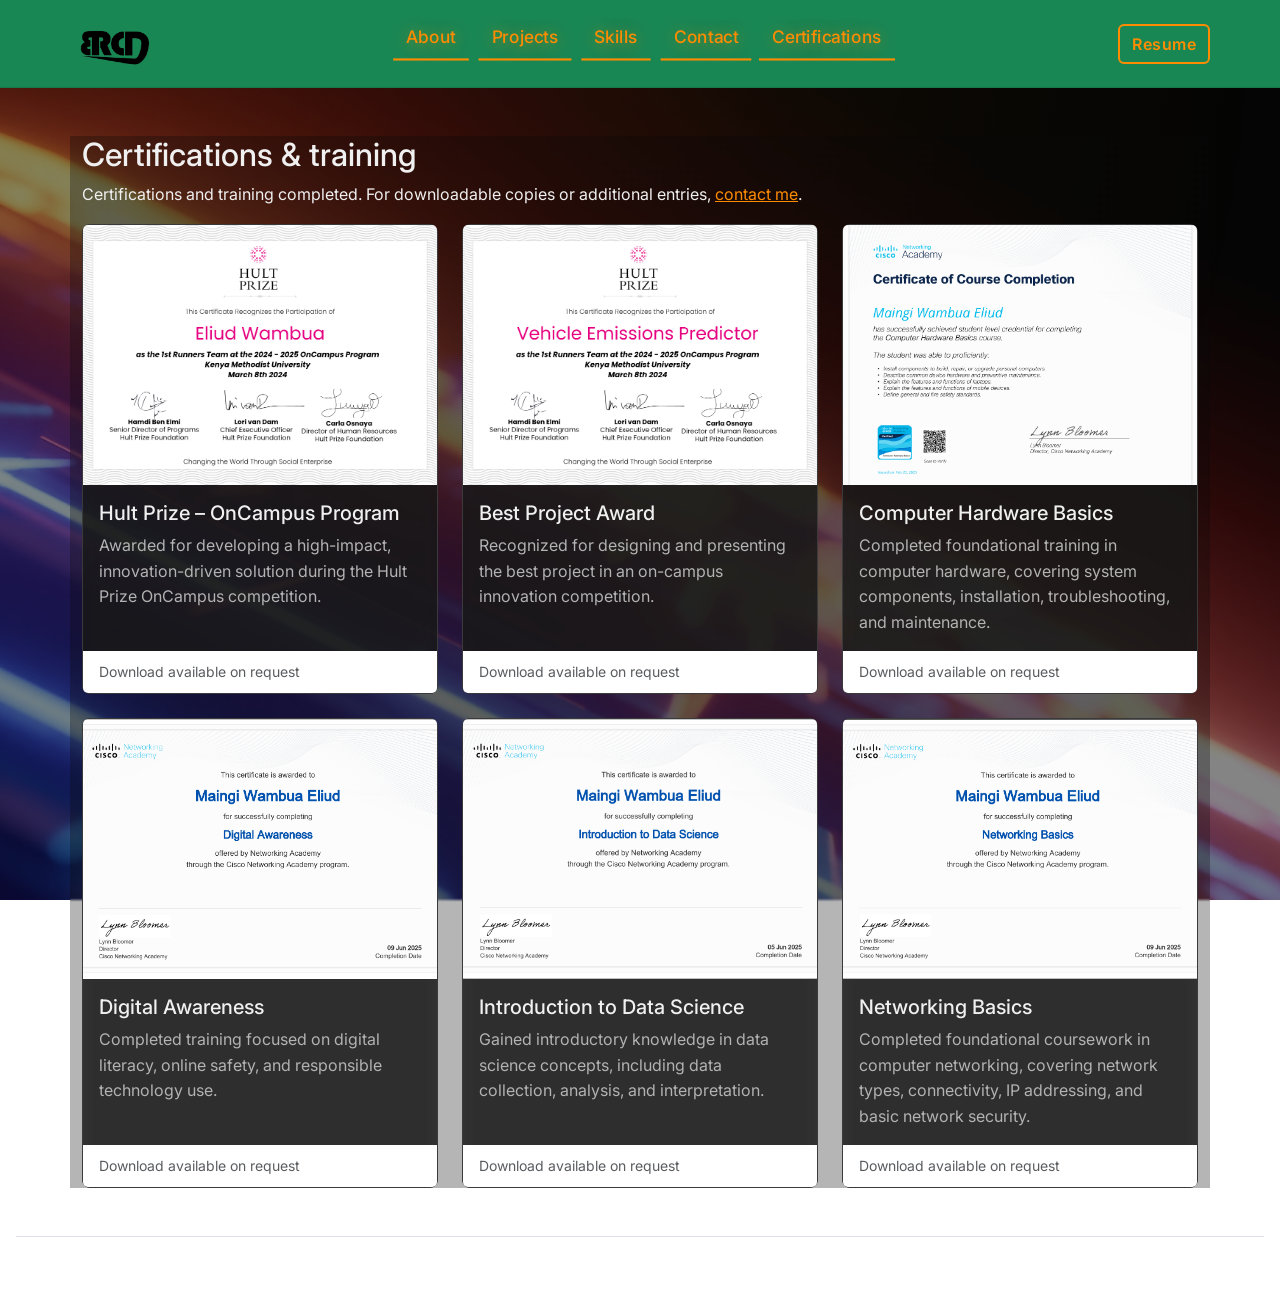
==== commit ce9970c6: "edited mobile view" ====
--- a/certifications.html
+++ b/certifications.html
@@ -14,26 +14,21 @@
   <link rel="stylesheet" href="styles.min.css">
 </head>
 <body>
-  <video id="bg-video" autoplay muted loop playsinline>
-    <source src="assets/videos/v2.mp4" type="video/mp4">
-  </video>
-
   <header class="site-header">
     <div class="container nav-container">
-      <a class="brand" href="index.html">
+      <a class="brand desktop-brand" href="index.html">
         <img src="assets/logo-removebg-preview.png" alt="Eliud Wambua logo" class="header-logo" loading="lazy">
       </a>
 
-      <button id="nav-toggle" class="nav-toggle" aria-expanded="false" aria-controls="primary-nav">☰</button>
 
       <nav id="primary-nav" class="primary-nav" aria-label="Main navigation">
         <ul>
-          <li><a href="index.html#about">About</a></li>
+          <li class="mobile-logo"><a href="index.html"><img src="assets/logo-removebg-preview.png" alt="Logo" class="header-logo" loading="lazy"></a></li>
+          <li class="about-item"><a href="index.html#about">About</a></li>
           <li><a href="index.html#projects">Projects</a></li>
           <li><a href="index.html#skills">Skills</a></li>
           <li><a href="index.html#contact">Contact</a></li>
           <li><a class="active" href="certifications.html">Certifications</a></li>
-          <li class="mobile-resume"><a class="btn resume" href="assets/resume.pdf" download>Resume</a></li>
         </ul>
       </nav>
 
--- a/styles.min.css
+++ b/styles.min.css
@@ -1 +1 @@
-﻿:root{--bg:#1a1a1a;--bg-secondary:#2a2a2a;--text:#f0f0f0;--text-muted:#b3b3b3;--border:#3a3a3a;--header-height:88px;--accent:#ff8c00;--accent-light:#ffa500;--radius:8px;--spacing-xs:0.25rem;--spacing-sm:0.5rem;--spacing-md:1rem;--spacing-lg:1.5rem;--spacing-xl:2rem}*{box-sizing:border-box}body{font-family:Inter,"Segoe UI",system-ui,Arial,sans-serif;margin:0;background:var(--bg);color:var(--text);line-height:1.6;padding:var(--header-height) var(--spacing-md) var(--spacing-md) var(--spacing-md);scroll-behavior:smooth;position:relative;overflow-x:hidden}#bg-video{position:fixed;top:0;left:0;width:100%;height:100%;object-fit:cover;z-index:-1;filter:brightness(0.8) contrast(1.1) saturate(1.3)}body::before{content:"";position:fixed;inset:0;background:linear-gradient(rgba(10,10,10,0.5),rgba(10,10,10,0.5));z-index:-1;pointer-events:none}body::after{content:"";position:fixed;inset:0;background:radial-gradient(ellipse at top,rgba(255,140,0,0.05) 0%,transparent 70%);z-index:-1;pointer-events:none}main{position:relative;z-index:1}section{background:rgba(10,10,10,0.3);backdrop-filter:blur(1px);transition:opacity 0.4s ease,background-color 0.3s ease}section.hero{background:linear-gradient(120deg,rgba(26,26,26,0.2) 0%,rgba(10,10,10,0.3) 100%),linear-gradient(rgba(0,0,0,0.15),rgba(0,0,0,0.15));padding:1.5rem 0;border-bottom:1px solid rgba(255,140,0,0.1)}.hero h1{color:var(--accent);font-size:clamp(1.5rem,4vw,2.5rem);letter-spacing:-1px;margin-bottom:var(--spacing-xl);font-weight:700}.hero h2,.hero .display-6{color:var(--accent-light);margin-top:0;font-weight:600;letter-spacing:-0.5px}.hero .row{display:grid;grid-template-columns:1fr 1.2fr;gap:var(--spacing-xl);align-items:center}.hero .col-md-4{display:flex;align-items:center;justify-content:center;height:100%}.hero .col-md-8{padding-left:var(--spacing-md)}.hero .display-6{font-size:clamp(1.25rem,2.6vw,2rem);line-height:1.1;margin:0 0 var(--spacing-md) 0}.hero p{color:var(--text-muted);margin-bottom:var(--spacing-md);line-height:1.7}.btn{transition:all 0.3s cubic-bezier(0.34,1.56,0.64,1);position:relative;z-index:0;font-weight:600;letter-spacing:0.5px;border:2px solid transparent}.btn::before{content:"";position:absolute;inset:0;border-radius:inherit;background:radial-gradient(circle at 30% 30%,rgba(255,140,0,0.15) 0%,rgba(255,140,0,0) 80%);opacity:0;transition:opacity 0.3s ease;z-index:-1}.btn::after{content:"";position:absolute;inset:0;border-radius:inherit;box-shadow:0 0 0 rgba(255,140,0,0);transition:box-shadow 0.3s cubic-bezier(0.34,1.56,0.64,1);z-index:-1}.btn:hover::before,.btn:focus::before{opacity:1}.btn:hover::after,.btn:focus::after{box-shadow:0 12px 40px rgba(255,140,0,0.2),0 4px 20px rgba(255,140,0,0.12),inset 0 0 20px rgba(255,140,0,0.05)}.btn:hover,.btn:focus{transform:translateY(-3px);color:#fff}.btn-primary{background:linear-gradient(135deg,var(--accent) 0%,var(--accent-light) 100%);border-color:var(--accent);color:#000;font-weight:700}.btn-primary:hover,.btn-primary:focus{background:linear-gradient(135deg,var(--accent-light) 0%,var(--accent) 100%);color:#000;box-shadow:0 15px 50px rgba(255,140,0,0.3)}.btn-outline-primary{border:2px solid var(--accent);color:var(--accent);background:transparent}.btn-outline-primary:hover,.btn-outline-primary:focus{background:rgba(255,140,0,0.1);border-color:var(--accent-light);color:var(--accent-light);box-shadow:0 12px 40px rgba(255,140,0,0.15)}.card{border-radius:var(--radius);background:rgba(26,26,26,0.8);backdrop-filter:blur(8px);border:1px solid var(--border);color:var(--text);transition:all 0.3s ease}.card:hover{border-color:rgba(255,140,0,0.3);box-shadow:0 8px 24px rgba(255,140,0,0.08)}.card-img-top{object-fit:cover;height:200px;transition:filter 0.4s ease}.card-title{color:var(--text)}.card-text{color:var(--text-muted)}.card-link{color:var(--accent);text-decoration:none}.headshot-card{background:transparent;padding:0;overflow:visible;display:inline-block;max-width:100%;border:none;transition:transform 0.18s ease}.hero .headshot-card{width:100%}.headshot-card:focus-within{outline:2px solid rgba(255,140,0,0.3);outline-offset:3px}.headshot-card:hover,.headshot-card:focus-within{transform:translateY(-6px)}.headshot-img{display:block;width:100%;height:auto;max-height:60%;object-fit:contain;border-radius:12px;background:rgba(26,26,26,0.8);padding:8px;transition:transform 0.3s ease,box-shadow 0.3s ease}.headshot-img:hover{transform:scale(1.05);box-shadow:0 0 20px rgba(255,250,0,0.4),inset 0 0 10px rgba(255,140,0,0.2)}.hero .headshot-img{width:240%}.site-header{position:fixed;top:0;left:0;right:0;height:var(--header-height);z-index:10300;background:rgba(10,10,10,0.95);backdrop-filter:blur(10px);border-bottom:1px solid rgba(255,140,0,0.1);transition:border-color 0.3s ease,box-shadow 0.3s ease;animation:slideDownHeader 0.5s ease forwards;background-color:#198754 !important;color:#fff;border-bottom:1px solid rgba(0,0,0,0.12)}.site-header .container{display:flex;align-items:center;justify-content:space-between;height:100%}.nav-container{display:flex;align-items:center;justify-content:space-between;gap:var(--spacing-lg);padding:0;width:100%}.brand{display:flex;flex-direction:row;gap:var(--spacing-sm);align-items:center;text-decoration:none;color:inherit;transition:opacity 0.3s ease}.brand:hover{opacity:0.8}.header-logo{height:56px;width:auto;display:inline-block;object-fit:contain;transition:transform 0.3s ease}.header-logo:hover{transform:scale(1.05)}.primary-nav ul{display:flex;gap:var(--spacing-md);list-style:none;margin:0;padding:0;align-items:center}.primary-nav a{color:#e8e8e8;text-decoration:none;padding:0.5rem 0.75rem;border-radius:6px;position:relative;transition:color 0.3s ease;font-weight:500}.primary-nav a::after{content:"";position:absolute;bottom:0;left:0;width:0;height:2px;background:var(--accent);transition:width 0.3s cubic-bezier(0.34,1.56,0.64,1)}.primary-nav a.active,.primary-nav a:hover{background:rgba(255,140,0,0.1);color:#ff8c00}.primary-nav a.active::after,.primary-nav a:hover::after{width:100%}.nav-toggle{display:none;background:transparent;border:0;font-size:1.25rem;color:var(--accent);cursor:pointer;transition:transform 0.3s ease}.nav-toggle:hover{transform:scale(1.1)}.desktop-resume{display:inline-block}.mobile-resume{display:none}.resume{border-color:#ff8c00;color:#ff8c00}.site-footer{padding:calc(var(--spacing-xl) * 0.1) 0;text-align:center;font-size:0.9rem;color:var(--text-muted);border-top:1px solid rgba(255,140,0,0.1);transition:border-color 0.3s ease;margin-top:var(--spacing-xl);background:rgba(10,10,10,0.5)}.reveal{opacity:0;transform:translateY(20px);transition:opacity 0.6s ease-out,transform 0.6s ease-out}.reveal.active{opacity:1;transform:translateY(0)}@keyframes slideDownHeader{from{transform:translateY(-100%)}to{transform:translateY(0)}}@keyframes fadeInUp{from{opacity:0;transform:translateY(20px)}to{opacity:1;transform:translateY(0)}}.fade-in-up{animation:fadeInUp 0.6s cubic-bezier(0.34,1.56,0.64,1) forwards}@keyframes slideDown{from{opacity:0;transform:translateY(-10px)}to{opacity:1;transform:translateY(0)}}.primary-nav.open{animation:slideDown 0.3s ease-out}.hidden{display:none}.about{padding:var(--spacing-xl) 0}.about p{max-width:70ch;color:var(--text-muted);line-height:1.8}.about h3,.about h4{color:var(--accent);font-weight:600;letter-spacing:-0.5px;margin-top:var(--spacing-lg);margin-bottom:var(--spacing-md)}.projects,.skills,.contact,.partners{padding:var(--spacing-xl) 0}.projects h2,.skills h2,.contact h2,.partners h2{color:var(--accent)}.partners h2{font-weight:700;margin-bottom:var(--spacing-xl);font-size:clamp(1.5rem,2.5vw,2.2rem)}a{color:var(--accent);transition:color 0.3s ease}a:hover{color:var(--accent-light)}ul,ol{color:var(--text-muted)}ul li,ol li{margin-bottom:0.5rem;transition:color 0.3s ease}ul li:hover,ol li:hover{color:var(--text)}strong{color:var(--text);font-weight:600}.badge{font-weight:600;background:rgba(255,140,0,0.15);color:var(--accent);border:1px solid rgba(255,140,0,0.3);transition:all 0.3s ease}.badge:hover{background:rgba(255,140,0,0.25);border-color:rgba(255,140,0,0.5)}.partner-card{background:rgba(26,26,26,0.6);backdrop-filter:blur(8px);border:1px solid rgba(255,140,0,0.15);border-radius:var(--radius);padding:var(--spacing-lg);height:100%;display:flex;flex-direction:column;transition:all 0.3s cubic-bezier(0.34,1.56,0.64,1);position:relative;overflow:hidden}.partner-card::before{content:"";position:absolute;top:0;left:0;right:0;height:2px;background:linear-gradient(90deg,transparent,rgba(255,140,0,0.6),transparent);opacity:0;transition:opacity 0.3s ease}.partner-card:hover{border-color:rgba(255,140,0,0.4);background:rgba(26,26,26,0.8);transform:translateY(-6px);box-shadow:0 12px 40px rgba(255,140,0,0.12),inset 0 0 20px rgba(255,140,0,0.02)}.partner-card:hover::before{opacity:1}.partner-logo{height:180px;display:flex;align-items:center;justify-content:center;margin-bottom:var(--spacing-lg);padding:var(--spacing-md);background:rgba(255,140,0,0.05);border-radius:calc(var(--radius) - 2px);transition:background 0.3s ease}.partner-card:hover .partner-logo{background:rgba(255,140,0,0.1)}.partner-logo a{display:flex;align-items:center;justify-content:center;width:100%;height:100%;text-decoration:none;transition:transform 0.3s ease}.partner-logo a:hover{transform:scale(1.05)}.partner-logo img{width:100%;height:100%;object-fit:contain;filter:brightness(0.95) contrast(1.05);transition:filter 0.3s ease;padding:0.5rem}.partner-card:hover .partner-logo img{filter:brightness(1.1) contrast(1.1) drop-shadow(0 0 8px rgba(255,140,0,0.2))}.partner-card h3{color:var(--accent-light);font-weight:600;margin:0 0 var(--spacing-sm) 0;font-size:1.15rem;transition:color 0.3s ease}.partner-card:hover h3{color:var(--accent)}.partner-card p{color:var(--text-muted);font-size:0.95rem;line-height:1.6;margin:0 0 var(--spacing-md) 0;flex-grow:1}.partner-link{color:var(--accent);text-decoration:none;font-weight:600;font-size:0.95rem;transition:all 0.3s ease;display:inline-block}.partner-link:hover{color:var(--accent-light);transform:translateX(4px)}@media (max-width:767px){#bg-video{display:none}body{background:url('assets/videos/smebg.jpg') center/cover fixed no-repeat}.hero{padding:1rem 0}.hero .display-6{font-size:1.35rem}.hero .row{grid-template-columns:1fr;gap:var(--spacing-lg)}.hero .col-md-4{order:-1}.hero .col-md-8{padding-left:0}.hero .headshot-card{max-width:100%}.hero .headshot-img{width:60%}.headshot-card:hover{transform:translateY(-8px)}.card-img-top{height:160px}}@media (min-width:768px) and (max-width:1023px){.hero{padding:1.5rem 0}.hero .row{grid-template-columns:1fr 1fr;gap:var(--spacing-lg)}.hero .headshot-img{width:100%}}@media (max-width:900px){.nav-container{align-items:flex-start}.nav-toggle{display:inline-block}.primary-nav{display:none;width:100%}.primary-nav.open{display:block;margin-top:var(--spacing-md)}.primary-nav ul{flex-direction:column;gap:var(--spacing-sm)}.desktop-resume{display:none}.mobile-resume{display:block}.hero{padding:var(--spacing-xl) 0}}@media (min-width:1200px){.hero{padding:2rem 0}.card-img-top{height:260px}}@media (min-width:1600px){.container{max-width:1400px}.hero h1{font-size:clamp(2rem,5vw,3rem)}}+﻿:root{--bg:#1a1a1a;--bg-secondary:#2a2a2a;--text:#f0f0f0;--text-muted:#b3b3b3;--border:#3a3a3a;--header-height:88px;--accent:#ff8c00;--accent-light:#ffa500;--radius:8px;--spacing-xs:0.25rem;--spacing-sm:0.5rem;--spacing-md:1rem;--spacing-lg:1.5rem;--spacing-xl:2rem}*{box-sizing:border-box}body{font-family:Inter,"Segoe UI",system-ui,Arial,sans-serif;margin:0;background:url('assets/videos/abg1.png') center/cover fixed no-repeat;color:var(--text);line-height:1.6;padding:var(--header-height) var(--spacing-md) var(--spacing-md) var(--spacing-md);scroll-behavior:smooth;position:relative;overflow-x:hidden}body::before{content:"";position:fixed;inset:0;background:linear-gradient(rgba(10,10,10,0.5),rgba(10,10,10,0.5));z-index:-1;pointer-events:none}body::after{content:"";position:fixed;inset:0;background:radial-gradient(ellipse at top,rgba(255,140,0,0.05) 0%,transparent 70%);z-index:-1;pointer-events:none}main{position:relative;z-index:1}section{background:rgba(10,10,10,0.3);backdrop-filter:blur(1px);transition:opacity 0.4s ease,background-color 0.3s ease}section.hero{background:linear-gradient(120deg,rgba(26,26,26,0.2) 0%,rgba(10,10,10,0.3) 100%),linear-gradient(rgba(0,0,0,0.15),rgba(0,0,0,0.15));padding:1.5rem 0;border-bottom:1px solid rgba(255,140,0,0.1)}.hero h1{color:var(--accent);font-size:clamp(1.5rem,4vw,2.5rem);letter-spacing:-1px;margin-bottom:var(--spacing-xl);font-weight:700}.hero h2,.hero .display-6{color:var(--accent-light);margin-top:0;font-weight:600;letter-spacing:-0.5px}.hero .row{display:grid;grid-template-columns:1fr 1.2fr;gap:var(--spacing-xl);align-items:center}.hero .col-md-4{display:flex;align-items:center;justify-content:center;height:100%}.hero .col-md-8{padding-left:var(--spacing-md)}.hero .display-6{font-size:clamp(1.25rem,2.6vw,2rem);line-height:1.1;margin:0 0 var(--spacing-md) 0}.hero p{color:var(--text-muted);margin-bottom:var(--spacing-md);line-height:1.7}.btn{transition:all 0.3s cubic-bezier(0.34,1.56,0.64,1);position:relative;z-index:0;font-weight:600;letter-spacing:0.5px;border:2px solid transparent}.btn::before{content:"";position:absolute;inset:0;border-radius:inherit;background:radial-gradient(circle at 30% 30%,rgba(255,140,0,0.15) 0%,rgba(255,140,0,0) 80%);opacity:0;transition:opacity 0.3s ease;z-index:-1}.btn::after{content:"";position:absolute;inset:0;border-radius:inherit;box-shadow:0 0 0 rgba(255,140,0,0);transition:box-shadow 0.3s cubic-bezier(0.34,1.56,0.64,1);z-index:-1}.btn:hover::before,.btn:focus::before{opacity:1}.btn:hover::after,.btn:focus::after{box-shadow:0 12px 40px rgba(255,140,0,0.2),0 4px 20px rgba(255,140,0,0.12),inset 0 0 20px rgba(255,140,0,0.05)}.btn:hover,.btn:focus{transform:translateY(-3px);color:#fff}.btn-primary{background:linear-gradient(135deg,var(--accent) 0%,var(--accent-light) 100%);border-color:var(--accent);color:#000;font-weight:700}.btn-primary:hover,.btn-primary:focus{background:linear-gradient(135deg,var(--accent-light) 0%,var(--accent) 100%);color:#000;box-shadow:0 15px 50px rgba(255,140,0,0.3)}.btn-outline-primary{border:2px solid var(--accent);color:var(--accent);background:transparent}.btn-outline-primary:hover,.btn-outline-primary:focus{background:rgba(255,140,0,0.1);border-color:var(--accent-light);color:var(--accent-light);box-shadow:0 12px 40px rgba(255,140,0,0.15)}.card{border-radius:var(--radius);background:rgba(26,26,26,0.8);backdrop-filter:blur(8px);border:1px solid var(--border);color:var(--text);transition:all 0.3s ease}.card:hover{border-color:rgba(255,140,0,0.3);box-shadow:0 8px 24px rgba(255,140,0,0.08)}.card-img-top{object-fit:cover;height:200px;transition:filter 0.4s ease}.card-title{color:var(--text)}.card-text{color:var(--text-muted)}.card-link{color:var(--accent);text-decoration:none}.headshot-card{background:transparent;padding:0;overflow:visible;display:inline-block;max-width:100%;border:none;transition:transform 0.18s ease}.hero .headshot-card{width:100%}.headshot-card:focus-within{outline:2px solid rgba(255,140,0,0.3);outline-offset:3px}.headshot-card:hover,.headshot-card:focus-within{transform:translateY(-6px)}.headshot-img{display:block;width:100%;height:auto;max-height:60%;object-fit:contain;border-radius:12px;background:rgba(26,26,26,0.8);padding:8px;transition:transform 0.3s ease,box-shadow 0.3s ease}.headshot-img:hover{transform:scale(1.05);box-shadow:0 0 20px rgba(255,250,0,0.4),inset 0 0 10px rgba(255,140,0,0.2)}.hero .headshot-img{width:240%}.site-header{position:fixed;top:0;left:0;right:0;height:var(--header-height);z-index:10300;background-color:#198754 !important;color:#fff;border-bottom:1px solid rgba(0,0,0,0.12);backdrop-filter:blur(10px);transition:border-color 0.3s ease,box-shadow 0.3s ease;animation:slideDownHeader 0.5s ease forwards;overflow:hidden}.site-header .container{display:flex;align-items:center;justify-content:space-between;height:100%}.nav-container{display:flex;flex-wrap:wrap;align-items:center;justify-content:space-between;gap:var(--spacing-sm);padding:0;width:100%}.brand{display:flex;flex-direction:row;gap:var(--spacing-sm);align-items:center;text-decoration:none;color:inherit;transition:opacity 0.3s ease}.brand:hover{opacity:0.8}.header-logo{height:56px;width:auto;display:inline-block;object-fit:contain;transition:transform 0.3s ease}.header-logo:hover{transform:scale(1.05)}.primary-nav ul{display:flex;gap:var(--spacing-md);list-style:none;margin:0;padding:0;align-items:center}.primary-nav a{color:#e8e8e8;text-decoration:none;padding:0.5rem 0.75rem;border-radius:6px;position:relative;transition:all 0.3s cubic-bezier(0.34,1.56,0.64,1);font-weight:500;background:transparent;display:inline-block}.primary-nav a::after{content:"";position:absolute;bottom:0;left:0;width:0;height:2px;background:var(--accent);transition:width 0.3s cubic-bezier(0.34,1.56,0.64,1)}.primary-nav a.active,.primary-nav a:hover{background:transparent;color:#ff8c00;transform:scale(1.08) translateY(-2px);text-shadow:0 2px 15px rgba(255,140,0,0.6)}.primary-nav a.active::after,.primary-nav a:hover::after{width:100%}.mobile-logo{display:none}.mobile-logo a::after{display:none !important}.mobile-logo a:hover{background:transparent !important}.resume{border-color:#ff8c00;color:#ff8c00}.site-footer{padding:calc(var(--spacing-xl) * 0.1) 0;text-align:center;font-size:0.9rem;color:var(--text-muted);border-top:1px solid rgba(255,140,0,0.1);transition:border-color 0.3s ease;margin-top:var(--spacing-xl);background:rgba(10,10,10,0.5)}.reveal{opacity:0;transform:translateY(20px);transition:opacity 0.6s ease-out,transform 0.6s ease-out}.reveal.active{opacity:1;transform:translateY(0)}@keyframes slideDownHeader{from{transform:translateY(-100%)}to{transform:translateY(0)}}@keyframes fadeInUp{from{opacity:0;transform:translateY(20px)}to{opacity:1;transform:translateY(0)}}.fade-in-up{animation:fadeInUp 0.6s cubic-bezier(0.34,1.56,0.64,1) forwards}@keyframes slideDown{from{opacity:0;transform:translateY(-10px)}to{opacity:1;transform:translateY(0)}}.primary-nav.open{animation:slideDown 0.3s ease-out}.hidden{display:none}.about{padding:var(--spacing-xl) 0}.about p{max-width:70ch;color:var(--text-muted);line-height:1.8}.about h3,.about h4{color:var(--accent);font-weight:600;letter-spacing:-0.5px;margin-top:var(--spacing-lg);margin-bottom:var(--spacing-md)}.projects,.skills,.contact,.partners{padding:var(--spacing-xl) 0}.projects h2,.skills h2,.contact h2,.partners h2{color:var(--accent)}.partners h2{font-weight:700;margin-bottom:var(--spacing-xl);font-size:clamp(1.5rem,2.5vw,2.2rem)}a{color:var(--accent);transition:color 0.3s ease}a:hover{color:var(--accent-light)}ul,ol{color:var(--text-muted)}ul li,ol li{margin-bottom:0.5rem;transition:color 0.3s ease}ul li:hover,ol li:hover{color:var(--text)}strong{color:var(--text);font-weight:600}.badge{font-weight:600;background:rgba(255,140,0,0.15);color:var(--accent);border:1px solid rgba(255,140,0,0.3);transition:all 0.3s ease}.badge:hover{background:rgba(255,140,0,0.25);border-color:rgba(255,140,0,0.5)}.partner-card{background:rgba(26,26,26,0.6);backdrop-filter:blur(8px);border:1px solid rgba(255,140,0,0.15);border-radius:var(--radius);padding:var(--spacing-lg);height:100%;display:flex;flex-direction:column;transition:all 0.3s cubic-bezier(0.34,1.56,0.64,1);position:relative;overflow:hidden}.partner-card::before{content:"";position:absolute;top:0;left:0;right:0;height:2px;background:linear-gradient(90deg,transparent,rgba(255,140,0,0.6),transparent);opacity:0;transition:opacity 0.3s ease}.partner-card:hover{border-color:rgba(255,140,0,0.4);background:rgba(26,26,26,0.8);transform:translateY(-6px);box-shadow:0 12px 40px rgba(255,140,0,0.12),inset 0 0 20px rgba(255,140,0,0.02)}.partner-card:hover::before{opacity:1}.partner-logo{height:180px;display:flex;align-items:center;justify-content:center;margin-bottom:var(--spacing-lg);padding:var(--spacing-md);background:rgba(255,140,0,0.05);border-radius:calc(var(--radius) - 2px);transition:background 0.3s ease}.partner-card:hover .partner-logo{background:rgba(255,140,0,0.1)}.partner-logo a{display:flex;align-items:center;justify-content:center;width:100%;height:100%;text-decoration:none;transition:transform 0.3s ease}.partner-logo a:hover{transform:scale(1.05)}.partner-logo img{width:100%;height:100%;object-fit:contain;filter:brightness(0.95) contrast(1.05);transition:filter 0.3s ease;padding:0.5rem}.partner-card:hover .partner-logo img{filter:brightness(1.1) contrast(1.1) drop-shadow(0 0 8px rgba(255,140,0,0.2))}.partner-card h3{color:var(--accent-light);font-weight:600;margin:0 0 var(--spacing-sm) 0;font-size:1.15rem;transition:color 0.3s ease}.partner-card:hover h3{color:var(--accent)}.partner-card p{color:var(--text-muted);font-size:0.95rem;line-height:1.6;margin:0 0 var(--spacing-md) 0;flex-grow:1}.partner-link{color:var(--accent);text-decoration:none;font-weight:600;font-size:0.95rem;transition:all 0.3s ease;display:inline-block}.partner-link:hover{color:var(--accent-light);transform:translateX(4px)}@media (max-width:767px){.hero{padding:1rem 0}.hero .display-6{font-size:1.35rem}.hero .row{grid-template-columns:1fr;gap:var(--spacing-lg)}.hero .col-md-4{order:-1}.hero .col-md-8{padding-left:0}.hero .headshot-card{max-width:100%}.hero .headshot-img{width:60%}.headshot-card:hover{transform:translateY(-8px)}.card-img-top{height:160px}.nav-container{flex-wrap:nowrap;justify-content:space-between;align-items:center;overflow-x:auto;-webkit-overflow-scrolling:touch;gap:0;padding:0 0.25rem}.desktop-brand{display:none}.mobile-logo{display:block}.about-item{display:none}.primary-nav{flex:1}.primary-nav ul{flex-wrap:nowrap;justify-content:flex-start;align-items:center;gap:0.15rem;margin:0}.primary-nav a{font-size:0.75rem;padding:0.25rem 0.3rem;white-space:nowrap}.header-logo{height:32px;margin-bottom:-4px}.resume{font-size:0.75rem;padding:0.25rem 0.4rem;white-space:nowrap;margin-left:0.25rem}}@media (min-width:1200px){.hero{padding:2rem 0}.card-img-top{height:260px}}@media (min-width:1600px){.container{max-width:1400px}.hero h1{font-size:clamp(2rem,5vw,3rem)}}
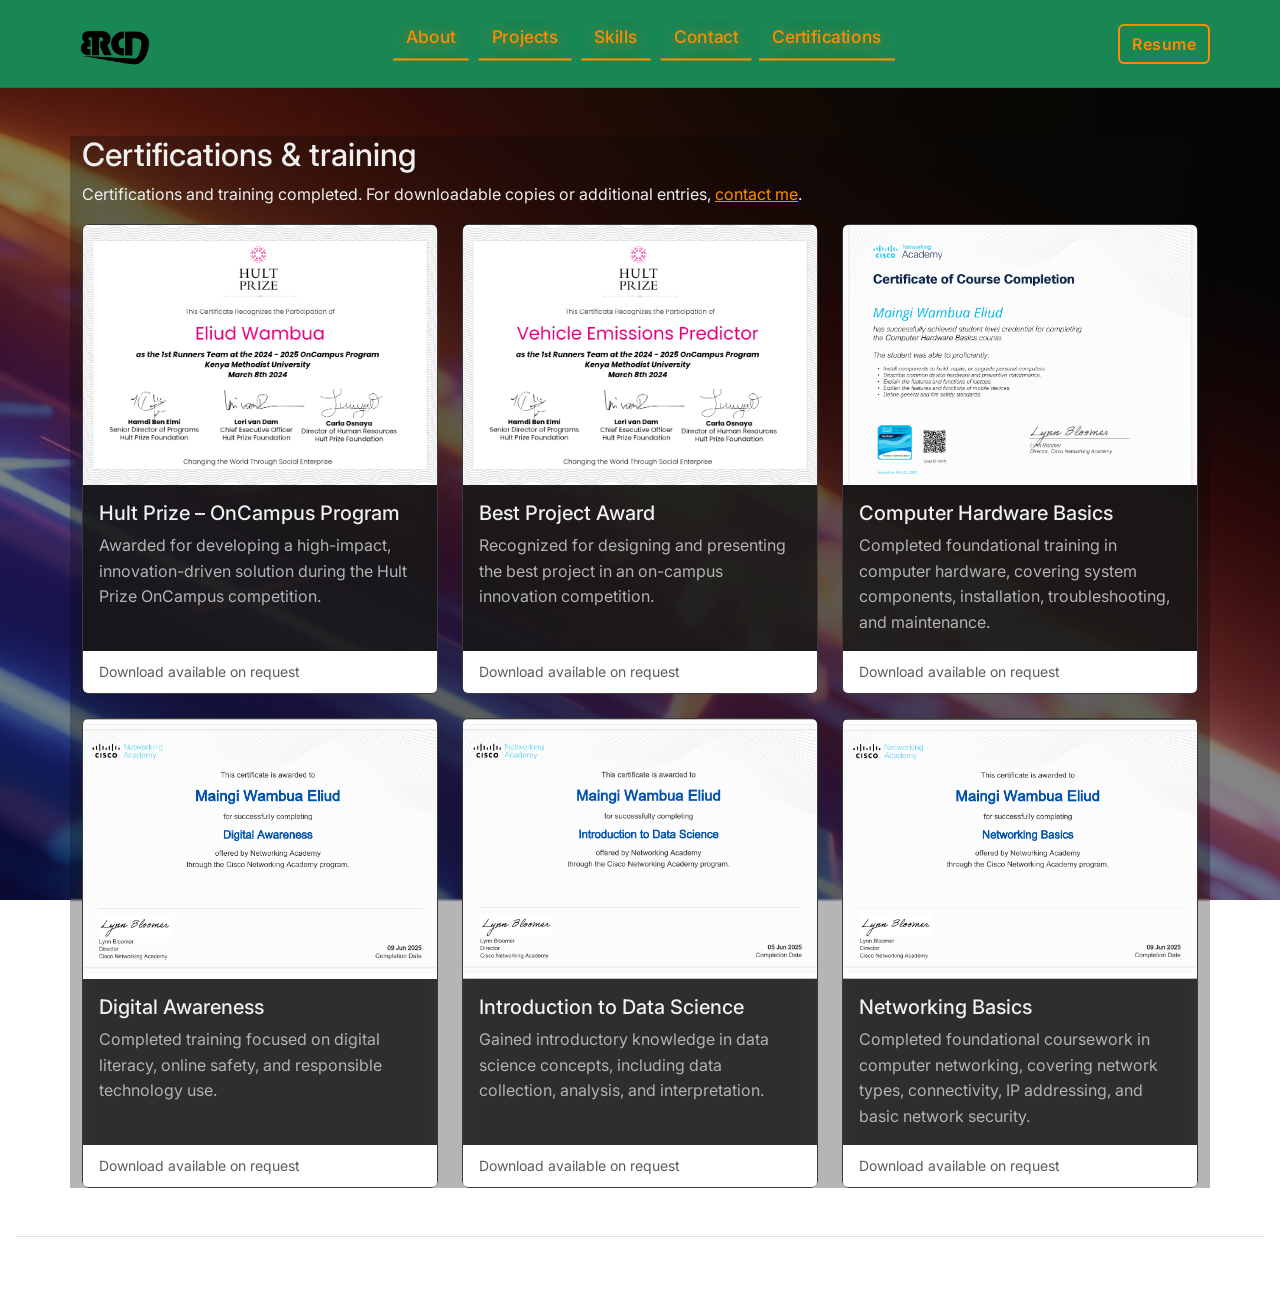
==== commit 7d62456e: "removed lazy loading" ====
--- a/certifications.html
+++ b/certifications.html
@@ -17,13 +17,13 @@
   <header class="site-header">
     <div class="container nav-container">
       <a class="brand desktop-brand" href="index.html">
-        <img src="assets/logo-removebg-preview.png" alt="Eliud Wambua logo" class="header-logo" loading="lazy">
+        <img src="assets/logo-removebg-preview.png" alt="Eliud Wambua logo" class="header-logo">
       </a>
 
 
       <nav id="primary-nav" class="primary-nav" aria-label="Main navigation">
         <ul>
-          <li class="mobile-logo"><a href="index.html"><img src="assets/logo-removebg-preview.png" alt="Logo" class="header-logo" loading="lazy"></a></li>
+          <li class="mobile-logo"><a href="index.html"><img src="assets/logo-removebg-preview.png" alt="Logo" class="header-logo"></a></li>
           <li class="about-item"><a href="index.html#about">About</a></li>
           <li><a href="index.html#projects">Projects</a></li>
           <li><a href="index.html#skills">Skills</a></li>
@@ -44,7 +44,7 @@
       <div class="row g-4">
         <div class="col-md-6 col-lg-4">
           <div class="card h-100">
-            <img src="assets/certificates/hult1.png" class="card-img-top" alt="Hult Prize OnCampus Program" loading="lazy">
+            <img src="assets/certificates/hult1.png" class="card-img-top" alt="Hult Prize OnCampus Program">
             <div class="card-body d-flex flex-column">
               <h5 class="card-title">Hult Prize – OnCampus Program</h5>
               <p class="card-text">Awarded for developing a high-impact, innovation-driven solution during the Hult Prize OnCampus competition.</p>
@@ -57,7 +57,7 @@
 
         <div class="col-md-6 col-lg-4">
           <div class="card h-100">
-            <img src="assets/certificates/hultg.png" class="card-img-top" alt="Best Project Award" loading="lazy">
+            <img src="assets/certificates/hultg.png" class="card-img-top" alt="Best Project Award">
             <div class="card-body d-flex flex-column">
               <h5 class="card-title">Best Project Award</h5>
               <p class="card-text">Recognized for designing and presenting the best project in an on-campus innovation competition.</p>
@@ -70,7 +70,7 @@
 
         <div class="col-md-6 col-lg-4">
           <div class="card h-100">
-            <img src="assets/certificates/ciscoH.png" class="card-img-top" alt="Computer Hardware Basics — CISCO" loading="lazy">
+            <img src="assets/certificates/ciscoH.png" class="card-img-top" alt="Computer Hardware Basics — CISCO">
             <div class="card-body d-flex flex-column">
               <h5 class="card-title">Computer Hardware Basics</h5>
               <p class="card-text">Completed foundational training in computer hardware, covering system components, installation, troubleshooting, and maintenance.</p>
@@ -83,7 +83,7 @@
 
         <div class="col-md-6 col-lg-4">
           <div class="card h-100">
-            <img src="assets/certificates/ciscoDA.png" class="card-img-top" alt="Digital Awareness — CISCO" loading="lazy">
+            <img src="assets/certificates/ciscoDA.png" class="card-img-top" alt="Digital Awareness — CISCO">
             <div class="card-body d-flex flex-column">
               <h5 class="card-title">Digital Awareness</h5>
               <p class="card-text">Completed training focused on digital literacy, online safety, and responsible technology use.</p>
@@ -96,7 +96,7 @@
 
         <div class="col-md-6 col-lg-4">
           <div class="card h-100">
-            <img src="assets/certificates/cisco_ds.png" class="card-img-top" alt="Introduction to Data Science — CISCO" loading="lazy">
+            <img src="assets/certificates/cisco_ds.png" class="card-img-top" alt="Introduction to Data Science — CISCO">
             <div class="card-body d-flex flex-column">
               <h5 class="card-title">Introduction to Data Science</h5>
               <p class="card-text">Gained introductory knowledge in data science concepts, including data collection, analysis, and interpretation.</p>
@@ -109,7 +109,7 @@
 
         <div class="col-md-6 col-lg-4">
           <div class="card h-100">
-            <img src="assets/certificates/CISCOnb.png" class="card-img-top" alt="Networking Basics — CISCO" loading="lazy">
+            <img src="assets/certificates/CISCOnb.png" class="card-img-top" alt="Networking Basics — CISCO">
             <div class="card-body d-flex flex-column">
               <h5 class="card-title">Networking Basics</h5>
               <p class="card-text">Completed foundational coursework in computer networking, covering network types, connectivity, IP addressing, and basic network security.</p>
--- a/styles.min.css
+++ b/styles.min.css
@@ -1 +1 @@
-﻿:root{--bg:#1a1a1a;--bg-secondary:#2a2a2a;--text:#f0f0f0;--text-muted:#b3b3b3;--border:#3a3a3a;--header-height:88px;--accent:#ff8c00;--accent-light:#ffa500;--radius:8px;--spacing-xs:0.25rem;--spacing-sm:0.5rem;--spacing-md:1rem;--spacing-lg:1.5rem;--spacing-xl:2rem}*{box-sizing:border-box}body{font-family:Inter,"Segoe UI",system-ui,Arial,sans-serif;margin:0;background:url('assets/videos/abg1.png') center/cover fixed no-repeat;color:var(--text);line-height:1.6;padding:var(--header-height) var(--spacing-md) var(--spacing-md) var(--spacing-md);scroll-behavior:smooth;position:relative;overflow-x:hidden}body::before{content:"";position:fixed;inset:0;background:linear-gradient(rgba(10,10,10,0.5),rgba(10,10,10,0.5));z-index:-1;pointer-events:none}body::after{content:"";position:fixed;inset:0;background:radial-gradient(ellipse at top,rgba(255,140,0,0.05) 0%,transparent 70%);z-index:-1;pointer-events:none}main{position:relative;z-index:1}section{background:rgba(10,10,10,0.3);backdrop-filter:blur(1px);transition:opacity 0.4s ease,background-color 0.3s ease}section.hero{background:linear-gradient(120deg,rgba(26,26,26,0.2) 0%,rgba(10,10,10,0.3) 100%),linear-gradient(rgba(0,0,0,0.15),rgba(0,0,0,0.15));padding:1.5rem 0;border-bottom:1px solid rgba(255,140,0,0.1)}.hero h1{color:var(--accent);font-size:clamp(1.5rem,4vw,2.5rem);letter-spacing:-1px;margin-bottom:var(--spacing-xl);font-weight:700}.hero h2,.hero .display-6{color:var(--accent-light);margin-top:0;font-weight:600;letter-spacing:-0.5px}.hero .row{display:grid;grid-template-columns:1fr 1.2fr;gap:var(--spacing-xl);align-items:center}.hero .col-md-4{display:flex;align-items:center;justify-content:center;height:100%}.hero .col-md-8{padding-left:var(--spacing-md)}.hero .display-6{font-size:clamp(1.25rem,2.6vw,2rem);line-height:1.1;margin:0 0 var(--spacing-md) 0}.hero p{color:var(--text-muted);margin-bottom:var(--spacing-md);line-height:1.7}.btn{transition:all 0.3s cubic-bezier(0.34,1.56,0.64,1);position:relative;z-index:0;font-weight:600;letter-spacing:0.5px;border:2px solid transparent}.btn::before{content:"";position:absolute;inset:0;border-radius:inherit;background:radial-gradient(circle at 30% 30%,rgba(255,140,0,0.15) 0%,rgba(255,140,0,0) 80%);opacity:0;transition:opacity 0.3s ease;z-index:-1}.btn::after{content:"";position:absolute;inset:0;border-radius:inherit;box-shadow:0 0 0 rgba(255,140,0,0);transition:box-shadow 0.3s cubic-bezier(0.34,1.56,0.64,1);z-index:-1}.btn:hover::before,.btn:focus::before{opacity:1}.btn:hover::after,.btn:focus::after{box-shadow:0 12px 40px rgba(255,140,0,0.2),0 4px 20px rgba(255,140,0,0.12),inset 0 0 20px rgba(255,140,0,0.05)}.btn:hover,.btn:focus{transform:translateY(-3px);color:#fff}.btn-primary{background:linear-gradient(135deg,var(--accent) 0%,var(--accent-light) 100%);border-color:var(--accent);color:#000;font-weight:700}.btn-primary:hover,.btn-primary:focus{background:linear-gradient(135deg,var(--accent-light) 0%,var(--accent) 100%);color:#000;box-shadow:0 15px 50px rgba(255,140,0,0.3)}.btn-outline-primary{border:2px solid var(--accent);color:var(--accent);background:transparent}.btn-outline-primary:hover,.btn-outline-primary:focus{background:rgba(255,140,0,0.1);border-color:var(--accent-light);color:var(--accent-light);box-shadow:0 12px 40px rgba(255,140,0,0.15)}.card{border-radius:var(--radius);background:rgba(26,26,26,0.8);backdrop-filter:blur(8px);border:1px solid var(--border);color:var(--text);transition:all 0.3s ease}.card:hover{border-color:rgba(255,140,0,0.3);box-shadow:0 8px 24px rgba(255,140,0,0.08)}.card-img-top{object-fit:cover;height:200px;transition:filter 0.4s ease}.card-title{color:var(--text)}.card-text{color:var(--text-muted)}.card-link{color:var(--accent);text-decoration:none}.headshot-card{background:transparent;padding:0;overflow:visible;display:inline-block;max-width:100%;border:none;transition:transform 0.18s ease}.hero .headshot-card{width:100%}.headshot-card:focus-within{outline:2px solid rgba(255,140,0,0.3);outline-offset:3px}.headshot-card:hover,.headshot-card:focus-within{transform:translateY(-6px)}.headshot-img{display:block;width:100%;height:auto;max-height:60%;object-fit:contain;border-radius:12px;background:rgba(26,26,26,0.8);padding:8px;transition:transform 0.3s ease,box-shadow 0.3s ease}.headshot-img:hover{transform:scale(1.05);box-shadow:0 0 20px rgba(255,250,0,0.4),inset 0 0 10px rgba(255,140,0,0.2)}.hero .headshot-img{width:240%}.site-header{position:fixed;top:0;left:0;right:0;height:var(--header-height);z-index:10300;background-color:#198754 !important;color:#fff;border-bottom:1px solid rgba(0,0,0,0.12);backdrop-filter:blur(10px);transition:border-color 0.3s ease,box-shadow 0.3s ease;animation:slideDownHeader 0.5s ease forwards;overflow:hidden}.site-header .container{display:flex;align-items:center;justify-content:space-between;height:100%}.nav-container{display:flex;flex-wrap:wrap;align-items:center;justify-content:space-between;gap:var(--spacing-sm);padding:0;width:100%}.brand{display:flex;flex-direction:row;gap:var(--spacing-sm);align-items:center;text-decoration:none;color:inherit;transition:opacity 0.3s ease}.brand:hover{opacity:0.8}.header-logo{height:56px;width:auto;display:inline-block;object-fit:contain;transition:transform 0.3s ease}.header-logo:hover{transform:scale(1.05)}.primary-nav ul{display:flex;gap:var(--spacing-md);list-style:none;margin:0;padding:0;align-items:center}.primary-nav a{color:#e8e8e8;text-decoration:none;padding:0.5rem 0.75rem;border-radius:6px;position:relative;transition:all 0.3s cubic-bezier(0.34,1.56,0.64,1);font-weight:500;background:transparent;display:inline-block}.primary-nav a::after{content:"";position:absolute;bottom:0;left:0;width:0;height:2px;background:var(--accent);transition:width 0.3s cubic-bezier(0.34,1.56,0.64,1)}.primary-nav a.active,.primary-nav a:hover{background:transparent;color:#ff8c00;transform:scale(1.08) translateY(-2px);text-shadow:0 2px 15px rgba(255,140,0,0.6)}.primary-nav a.active::after,.primary-nav a:hover::after{width:100%}.mobile-logo{display:none}.mobile-logo a::after{display:none !important}.mobile-logo a:hover{background:transparent !important}.resume{border-color:#ff8c00;color:#ff8c00}.site-footer{padding:calc(var(--spacing-xl) * 0.1) 0;text-align:center;font-size:0.9rem;color:var(--text-muted);border-top:1px solid rgba(255,140,0,0.1);transition:border-color 0.3s ease;margin-top:var(--spacing-xl);background:rgba(10,10,10,0.5)}.reveal{opacity:0;transform:translateY(20px);transition:opacity 0.6s ease-out,transform 0.6s ease-out}.reveal.active{opacity:1;transform:translateY(0)}@keyframes slideDownHeader{from{transform:translateY(-100%)}to{transform:translateY(0)}}@keyframes fadeInUp{from{opacity:0;transform:translateY(20px)}to{opacity:1;transform:translateY(0)}}.fade-in-up{animation:fadeInUp 0.6s cubic-bezier(0.34,1.56,0.64,1) forwards}@keyframes slideDown{from{opacity:0;transform:translateY(-10px)}to{opacity:1;transform:translateY(0)}}.primary-nav.open{animation:slideDown 0.3s ease-out}.hidden{display:none}.about{padding:var(--spacing-xl) 0}.about p{max-width:70ch;color:var(--text-muted);line-height:1.8}.about h3,.about h4{color:var(--accent);font-weight:600;letter-spacing:-0.5px;margin-top:var(--spacing-lg);margin-bottom:var(--spacing-md)}.projects,.skills,.contact,.partners{padding:var(--spacing-xl) 0}.projects h2,.skills h2,.contact h2,.partners h2{color:var(--accent)}.partners h2{font-weight:700;margin-bottom:var(--spacing-xl);font-size:clamp(1.5rem,2.5vw,2.2rem)}a{color:var(--accent);transition:color 0.3s ease}a:hover{color:var(--accent-light)}ul,ol{color:var(--text-muted)}ul li,ol li{margin-bottom:0.5rem;transition:color 0.3s ease}ul li:hover,ol li:hover{color:var(--text)}strong{color:var(--text);font-weight:600}.badge{font-weight:600;background:rgba(255,140,0,0.15);color:var(--accent);border:1px solid rgba(255,140,0,0.3);transition:all 0.3s ease}.badge:hover{background:rgba(255,140,0,0.25);border-color:rgba(255,140,0,0.5)}.partner-card{background:rgba(26,26,26,0.6);backdrop-filter:blur(8px);border:1px solid rgba(255,140,0,0.15);border-radius:var(--radius);padding:var(--spacing-lg);height:100%;display:flex;flex-direction:column;transition:all 0.3s cubic-bezier(0.34,1.56,0.64,1);position:relative;overflow:hidden}.partner-card::before{content:"";position:absolute;top:0;left:0;right:0;height:2px;background:linear-gradient(90deg,transparent,rgba(255,140,0,0.6),transparent);opacity:0;transition:opacity 0.3s ease}.partner-card:hover{border-color:rgba(255,140,0,0.4);background:rgba(26,26,26,0.8);transform:translateY(-6px);box-shadow:0 12px 40px rgba(255,140,0,0.12),inset 0 0 20px rgba(255,140,0,0.02)}.partner-card:hover::before{opacity:1}.partner-logo{height:180px;display:flex;align-items:center;justify-content:center;margin-bottom:var(--spacing-lg);padding:var(--spacing-md);background:rgba(255,140,0,0.05);border-radius:calc(var(--radius) - 2px);transition:background 0.3s ease}.partner-card:hover .partner-logo{background:rgba(255,140,0,0.1)}.partner-logo a{display:flex;align-items:center;justify-content:center;width:100%;height:100%;text-decoration:none;transition:transform 0.3s ease}.partner-logo a:hover{transform:scale(1.05)}.partner-logo img{width:100%;height:100%;object-fit:contain;filter:brightness(0.95) contrast(1.05);transition:filter 0.3s ease;padding:0.5rem}.partner-card:hover .partner-logo img{filter:brightness(1.1) contrast(1.1) drop-shadow(0 0 8px rgba(255,140,0,0.2))}.partner-card h3{color:var(--accent-light);font-weight:600;margin:0 0 var(--spacing-sm) 0;font-size:1.15rem;transition:color 0.3s ease}.partner-card:hover h3{color:var(--accent)}.partner-card p{color:var(--text-muted);font-size:0.95rem;line-height:1.6;margin:0 0 var(--spacing-md) 0;flex-grow:1}.partner-link{color:var(--accent);text-decoration:none;font-weight:600;font-size:0.95rem;transition:all 0.3s ease;display:inline-block}.partner-link:hover{color:var(--accent-light);transform:translateX(4px)}@media (max-width:767px){.hero{padding:1rem 0}.hero .display-6{font-size:1.35rem}.hero .row{grid-template-columns:1fr;gap:var(--spacing-lg)}.hero .col-md-4{order:-1}.hero .col-md-8{padding-left:0}.hero .headshot-card{max-width:100%}.hero .headshot-img{width:60%}.headshot-card:hover{transform:translateY(-8px)}.card-img-top{height:160px}.nav-container{flex-wrap:nowrap;justify-content:space-between;align-items:center;overflow-x:auto;-webkit-overflow-scrolling:touch;gap:0;padding:0 0.25rem}.desktop-brand{display:none}.mobile-logo{display:block}.about-item{display:none}.primary-nav{flex:1}.primary-nav ul{flex-wrap:nowrap;justify-content:flex-start;align-items:center;gap:0.15rem;margin:0}.primary-nav a{font-size:0.75rem;padding:0.25rem 0.3rem;white-space:nowrap}.header-logo{height:32px;margin-bottom:-4px}.resume{font-size:0.75rem;padding:0.25rem 0.4rem;white-space:nowrap;margin-left:0.25rem}}@media (min-width:1200px){.hero{padding:2rem 0}.card-img-top{height:260px}}@media (min-width:1600px){.container{max-width:1400px}.hero h1{font-size:clamp(2rem,5vw,3rem)}}+﻿:root{--bg:#1a1a1a;--bg-secondary:#2a2a2a;--text:#f0f0f0;--text-muted:#b3b3b3;--border:#3a3a3a;--header-height:88px;--accent:#ff8c00;--accent-light:#ffa500;--radius:8px;--spacing-xs:0.25rem;--spacing-sm:0.5rem;--spacing-md:1rem;--spacing-lg:1.5rem;--spacing-xl:2rem}*{box-sizing:border-box}body{font-family:Inter,"Segoe UI",system-ui,Arial,sans-serif;margin:0;background:url('assets/videos/abg1.png') center/cover fixed no-repeat;color:var(--text);line-height:1.6;padding:var(--header-height) var(--spacing-md) var(--spacing-md) var(--spacing-md);scroll-behavior:smooth;position:relative;overflow-x:hidden}body::before{content:"";position:fixed;inset:0;background:linear-gradient(rgba(10,10,10,0.5),rgba(10,10,10,0.5));z-index:-1;pointer-events:none}body::after{content:"";position:fixed;inset:0;background:radial-gradient(ellipse at top,rgba(255,140,0,0.05) 0%,transparent 70%);z-index:-1;pointer-events:none}main{position:relative;z-index:1}section{background:rgba(10,10,10,0.3);backdrop-filter:blur(1px);transition:opacity 0.4s ease,background-color 0.3s ease}section.hero{background:linear-gradient(120deg,rgba(26,26,26,0.2) 0%,rgba(10,10,10,0.3) 100%),linear-gradient(rgba(0,0,0,0.15),rgba(0,0,0,0.15));padding:1.5rem 0;border-bottom:1px solid rgba(255,140,0,0.1)}.hero h1{color:var(--accent);font-size:clamp(1.5rem,4vw,2.5rem);letter-spacing:-1px;margin-bottom:var(--spacing-xl);font-weight:700}.hero h2,.hero .display-6{color:var(--accent-light);margin-top:0;font-weight:600;letter-spacing:-0.5px}.hero .row{display:grid;grid-template-columns:1fr 1.2fr;gap:var(--spacing-xl);align-items:center}.hero .col-md-4{display:flex;align-items:center;justify-content:center;height:100%}.hero .col-md-8{padding-left:var(--spacing-md)}.hero .display-6{font-size:clamp(1.25rem,2.6vw,2rem);line-height:1.1;margin:0 0 var(--spacing-md) 0}.hero p{color:var(--text-muted);margin-bottom:var(--spacing-md);line-height:1.7}.btn{transition:all 0.3s cubic-bezier(0.34,1.56,0.64,1);position:relative;z-index:0;font-weight:600;letter-spacing:0.5px;border:2px solid transparent}.btn::before{content:"";position:absolute;inset:0;border-radius:inherit;background:radial-gradient(circle at 30% 30%,rgba(255,140,0,0.15) 0%,rgba(255,140,0,0) 80%);opacity:0;transition:opacity 0.3s ease;z-index:-1}.btn::after{content:"";position:absolute;inset:0;border-radius:inherit;box-shadow:0 0 0 rgba(255,140,0,0);transition:box-shadow 0.3s cubic-bezier(0.34,1.56,0.64,1);z-index:-1}.btn:hover::before,.btn:focus::before{opacity:1}.btn:hover::after,.btn:focus::after{box-shadow:0 12px 40px rgba(255,140,0,0.2),0 4px 20px rgba(255,140,0,0.12),inset 0 0 20px rgba(255,140,0,0.05)}.btn:hover,.btn:focus{transform:translateY(-3px);color:#fff}.btn-primary{background:linear-gradient(135deg,var(--accent) 0%,var(--accent-light) 100%);border-color:var(--accent);color:#000;font-weight:700}.btn-primary:hover,.btn-primary:focus{background:linear-gradient(135deg,var(--accent-light) 0%,var(--accent) 100%);color:#000;box-shadow:0 15px 50px rgba(255,140,0,0.3)}.btn-outline-primary{border:2px solid var(--accent);color:var(--accent);background:transparent}.btn-outline-primary:hover,.btn-outline-primary:focus{background:rgba(255,140,0,0.1);border-color:var(--accent-light);color:var(--accent-light);box-shadow:0 12px 40px rgba(255,140,0,0.15)}.card{border-radius:var(--radius);background:rgba(26,26,26,0.8);backdrop-filter:blur(8px);border:1px solid var(--border);color:var(--text);transition:all 0.3s ease}.card:hover{border-color:rgba(255,140,0,0.3);box-shadow:0 8px 24px rgba(255,140,0,0.08)}.card-img-top{object-fit:cover;height:200px;transition:filter 0.4s ease}.card-title{color:var(--text)}.card-text{color:var(--text-muted)}.card-link{color:var(--accent);text-decoration:none}.headshot-card{background:transparent;padding:0;overflow:visible;display:inline-block;max-width:100%;border:none;transition:transform 0.18s ease}.hero .headshot-card{width:100%}.headshot-card:focus-within{outline:2px solid rgba(255,140,0,0.3);outline-offset:3px}.headshot-card:hover,.headshot-card:focus-within{transform:translateY(-6px)}.headshot-img{display:block;width:100%;height:auto;max-height:60%;object-fit:contain;border-radius:12px;background:rgba(26,26,26,0.8);padding:8px;transition:transform 0.3s ease,box-shadow 0.3s ease}.headshot-img:hover{transform:scale(1.05);box-shadow:0 0 20px rgba(255,250,0,0.4),inset 0 0 10px rgba(255,140,0,0.2)}.hero .headshot-img{width:240%}.site-header{position:fixed;top:0;left:0;right:0;height:var(--header-height);z-index:10300;background-color:#198754 !important;color:#fff;border-bottom:1px solid rgba(0,0,0,0.12);backdrop-filter:blur(10px);transition:border-color 0.3s ease,box-shadow 0.3s ease;animation:slideDownHeader 0.5s ease forwards;overflow:hidden}.site-header .container{display:flex;align-items:center;justify-content:space-between;height:100%}.nav-container{display:flex;flex-wrap:wrap;align-items:center;justify-content:space-between;gap:var(--spacing-sm);padding:0;width:100%}.brand{display:flex;flex-direction:row;gap:var(--spacing-sm);align-items:center;text-decoration:none;color:inherit;transition:opacity 0.3s ease}.brand:hover{opacity:0.8}.header-logo{height:56px;width:auto;display:inline-block;object-fit:contain;transition:transform 0.3s ease}.header-logo:hover{transform:scale(1.05)}.primary-nav ul{display:flex;gap:var(--spacing-md);list-style:none;margin:0;padding:0;align-items:center}.primary-nav a{color:#e8e8e8;text-decoration:none;padding:0.5rem 0.75rem;border-radius:6px;position:relative;transition:all 0.3s cubic-bezier(0.34,1.56,0.64,1);font-weight:500;background:transparent;display:inline-block}.primary-nav a::after{content:"";position:absolute;bottom:0;left:0;width:0;height:2px;background:var(--accent);transition:width 0.3s cubic-bezier(0.34,1.56,0.64,1)}.primary-nav a.active,.primary-nav a:hover{background:transparent;color:#ff8c00;transform:scale(1.08) translateY(-2px);text-shadow:0 2px 15px rgba(255,140,0,0.6)}.primary-nav a.active::after,.primary-nav a:hover::after{width:100%}.mobile-logo{display:none}.mobile-logo a::after{display:none !important}.mobile-logo a:hover{background:transparent !important}.resume{border-color:#ff8c00;color:#ff8c00}.site-footer{padding:calc(var(--spacing-xl) * 0.1) 0;text-align:center;font-size:0.9rem;color:var(--text-muted);border-top:1px solid rgba(255,140,0,0.1);transition:border-color 0.3s ease;margin-top:var(--spacing-xl);background:rgba(10,10,10,0.5)}.reveal{opacity:0;transform:translateY(20px);transition:opacity 0.6s ease-out,transform 0.6s ease-out}.reveal.active{opacity:1;transform:translateY(0)}@keyframes slideDownHeader{from{transform:translateY(-100%)}to{transform:translateY(0)}}@keyframes fadeInUp{from{opacity:0;transform:translateY(20px)}to{opacity:1;transform:translateY(0)}}.fade-in-up{animation:fadeInUp 0.6s cubic-bezier(0.34,1.56,0.64,1) forwards}@keyframes slideDown{from{opacity:0;transform:translateY(-10px)}to{opacity:1;transform:translateY(0)}}.primary-nav.open{animation:slideDown 0.3s ease-out}.hidden{display:none}.about{padding:var(--spacing-xl) 0}.about p{max-width:70ch;color:var(--text-muted);line-height:1.8}.about h3,.about h4{color:var(--accent);font-weight:600;letter-spacing:-0.5px;margin-top:var(--spacing-lg);margin-bottom:var(--spacing-md)}.projects,.skills,.contact,.partners{padding:var(--spacing-xl) 0}.projects h2,.skills h2,.contact h2,.partners h2{color:var(--accent)}.partners h2{font-weight:700;margin-bottom:var(--spacing-xl);font-size:clamp(1.5rem,2.5vw,2.2rem)}a{color:var(--accent);transition:color 0.3s ease}a:hover{color:var(--accent-light)}ul,ol{color:var(--text-muted)}ul li,ol li{margin-bottom:0.5rem;transition:color 0.3s ease}ul li:hover,ol li:hover{color:var(--text)}strong{color:var(--text);font-weight:600}.badge{font-weight:600;background:rgba(255,140,0,0.15);color:var(--accent);border:1px solid rgba(255,140,0,0.3);transition:all 0.3s ease}.badge:hover{background:rgba(255,140,0,0.25);border-color:rgba(255,140,0,0.5)}.partner-card{background:rgba(26,26,26,0.6);backdrop-filter:blur(8px);border:1px solid rgba(255,140,0,0.15);border-radius:var(--radius);padding:var(--spacing-lg);height:100%;display:flex;flex-direction:column;transition:all 0.3s cubic-bezier(0.34,1.56,0.64,1);position:relative;overflow:hidden}.partner-card::before{content:"";position:absolute;top:0;left:0;right:0;height:2px;background:linear-gradient(90deg,transparent,rgba(255,140,0,0.6),transparent);opacity:0;transition:opacity 0.3s ease}.partner-card:hover{border-color:rgba(255,140,0,0.4);background:rgba(26,26,26,0.8);transform:translateY(-6px);box-shadow:0 12px 40px rgba(255,140,0,0.12),inset 0 0 20px rgba(255,140,0,0.02)}.partner-card:hover::before{opacity:1}.partner-logo{height:180px;display:flex;align-items:center;justify-content:center;margin-bottom:var(--spacing-lg);padding:var(--spacing-md);background:rgba(255,140,0,0.05);border-radius:calc(var(--radius) - 2px);transition:background 0.3s ease}.partner-card:hover .partner-logo{background:rgba(255,140,0,0.1)}.partner-logo a{display:flex;align-items:center;justify-content:center;width:100%;height:100%;text-decoration:none;transition:transform 0.3s ease}.partner-logo a:hover{transform:scale(1.05)}.partner-logo img{width:100%;height:100%;object-fit:contain;filter:brightness(0.95) contrast(1.05);transition:filter 0.3s ease;padding:0.5rem}.partner-card:hover .partner-logo img{filter:brightness(1.1) contrast(1.1) drop-shadow(0 0 8px rgba(255,140,0,0.2))}.partner-card h3{color:var(--accent-light);font-weight:600;margin:0 0 var(--spacing-sm) 0;font-size:1.15rem;transition:color 0.3s ease}.partner-card:hover h3{color:var(--accent)}.partner-card p{color:var(--text-muted);font-size:0.95rem;line-height:1.6;margin:0 0 var(--spacing-md) 0;flex-grow:1}.partner-link{color:var(--accent);text-decoration:none;font-weight:600;font-size:0.95rem;transition:all 0.3s ease;display:inline-block}.partner-link:hover{color:var(--accent-light);transform:translateX(4px)}@media (max-width:767px){.hero{padding:1rem 0}.hero .display-6{font-size:1.35rem}.hero .row{grid-template-columns:1fr;gap:var(--spacing-lg)}.hero .col-md-4{order:-1}.hero .col-md-8{padding-left:0}.hero .headshot-card{max-width:100%}.hero .headshot-img{width:60%}.headshot-card:hover{transform:translateY(-8px)}.card-img-top{height:160px}.nav-container{flex-wrap:nowrap;justify-content:space-between;align-items:center;overflow-x:auto;-webkit-overflow-scrolling:touch;gap:0;padding:0 0.25rem}.desktop-brand{display:none}.mobile-logo{display:block}.about-item{display:none}.primary-nav{flex:1}.primary-nav ul{flex-wrap:nowrap;justify-content:flex-start;align-items:center;gap:0.15rem;margin:0}.primary-nav a{font-size:0.75rem;padding:0.25rem 0.3rem;white-space:nowrap}.primary-nav a::after{display:none !important}.header-logo{height:32px;margin-bottom:-4px}.resume{font-size:0.75rem;padding:0.25rem 0.4rem;white-space:nowrap;margin-left:0.25rem}}@media (min-width:1200px){.hero{padding:2rem 0}.card-img-top{height:260px}}@media (min-width:1600px){.container{max-width:1400px}.hero h1{font-size:clamp(2rem,5vw,3rem)}}
